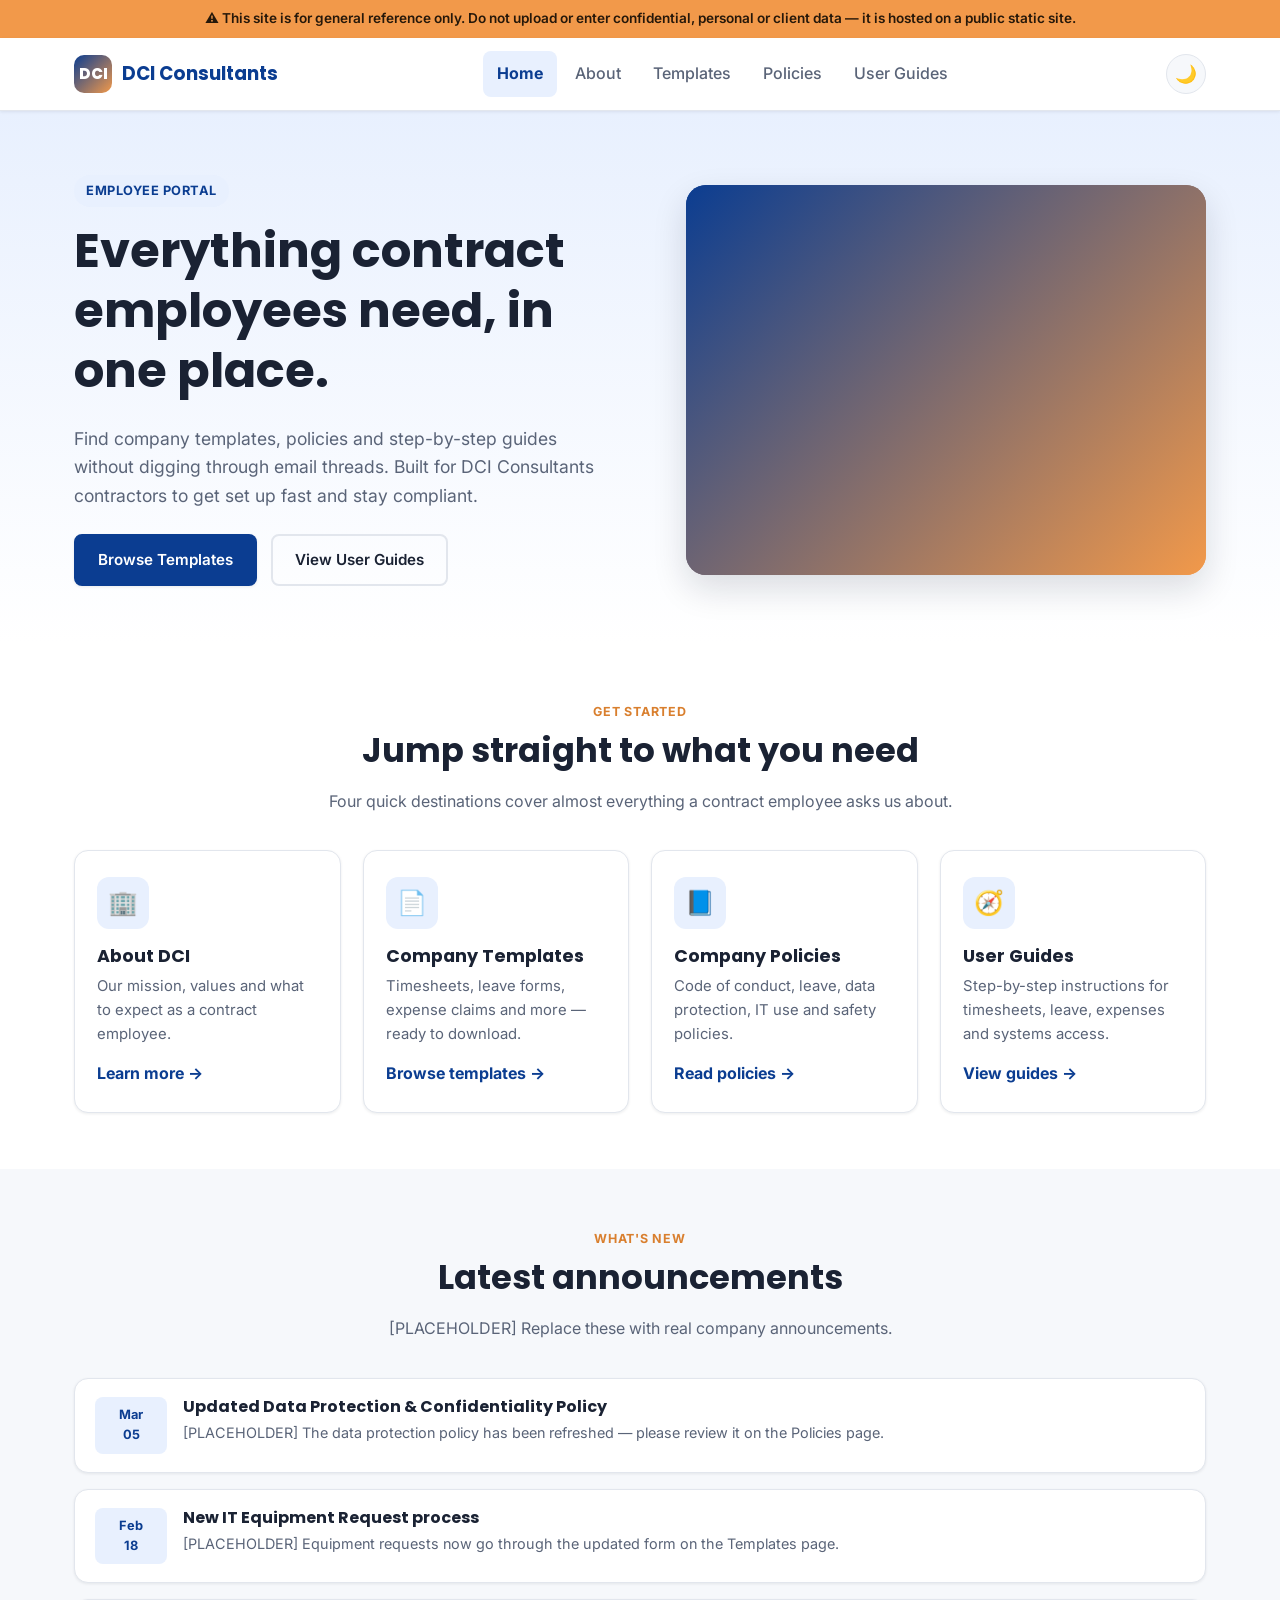
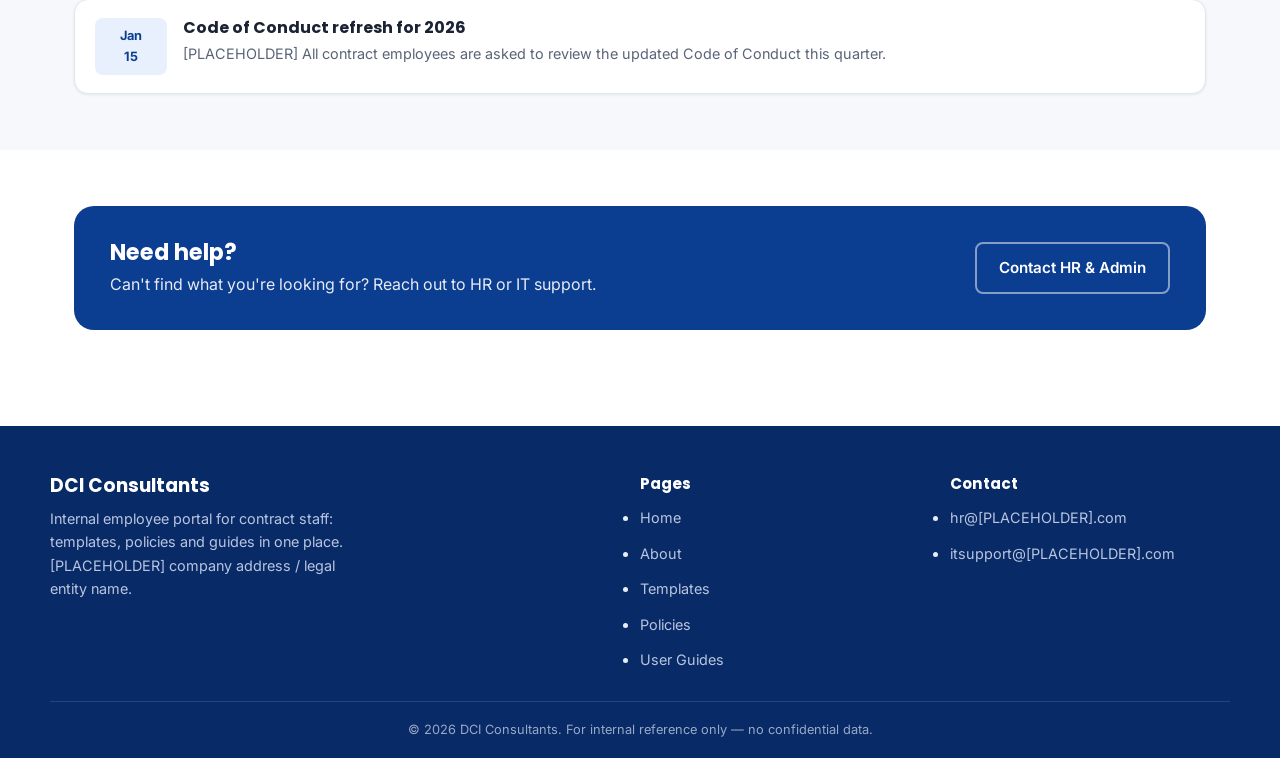
==== index.html @ 4f3f826c "Initial commit: DCI Consultants employee portal Static HTML/CSS/JS site with Home, About, Templates," ====
<!DOCTYPE html>
<html lang="en">
<head>
<meta charset="UTF-8">
<meta name="viewport" content="width=device-width, initial-scale=1.0">
<title>DCI Consultants | Employee Portal</title>
<meta name="description" content="DCI Consultants employee portal: templates, policies and guides for contract employees.">
<link rel="preconnect" href="https://fonts.googleapis.com">
<link rel="preconnect" href="https://fonts.gstatic.com" crossorigin>
<link href="https://fonts.googleapis.com/css2?family=Inter:wght@400;500;600;700&family=Poppins:wght@600;700;800&display=swap" rel="stylesheet">
<link rel="stylesheet" href="css/styles.css">
</head>
<body>

<!-- Confidentiality notice: do not add real confidential/personal data to this public site -->
<div class="confidentiality-banner">
  ⚠ This site is for general reference only. Do not upload or enter confidential, personal or client data — it is hosted on a public static site.
</div>

<!-- ===== Shared header / navigation (repeat identically on every page) ===== -->
<header class="site-header">
  <div class="container nav-wrap">
    <a class="brand" href="index.html">
      <span class="brand-mark" aria-hidden="true">DCI</span>
      DCI Consultants
    </a>
    <nav class="main-nav" aria-label="Primary">
      <a href="index.html" aria-current="page">Home</a>
      <a href="about.html">About</a>
      <a href="templates.html">Templates</a>
      <a href="policies.html">Policies</a>
      <a href="guides.html">User Guides</a>
    </nav>
    <div class="nav-actions">
      <button class="theme-toggle" type="button" aria-label="Toggle dark mode">🌙</button>
      <button class="hamburger" type="button" aria-label="Toggle menu" aria-expanded="false">
        <span></span><span></span><span></span>
      </button>
    </div>
  </div>
</header>

<!-- ===== Hero ===== -->
<section class="hero">
  <div class="container hero-grid">
    <div class="fade-up">
      <span class="hero-eyebrow">Employee Portal</span>
      <h1>Everything contract employees need, in one place.</h1>
      <p class="lead">Find company templates, policies and step-by-step guides without digging through email threads. Built for DCI Consultants contractors to get set up fast and stay compliant.</p>
      <div class="hero-actions">
        <a class="btn btn-primary" href="templates.html">Browse Templates</a>
        <a class="btn btn-outline" href="guides.html">View User Guides</a>
      </div>
    </div>
    <div class="hero-media fade-up">
      <img
        src="https://images.unsplash.com/photo-1522202176988-66273c2fd55f?auto=format&fit=crop&w=900&q=80"
        alt="Team of colleagues collaborating around a laptop in a bright office"
        loading="lazy"
        onerror="handleImgError(this)">
    </div>
  </div>
</section>

<!-- ===== Quick links ===== -->
<section class="section">
  <div class="container">
    <div class="section-head fade-up">
      <span class="eyebrow">Get started</span>
      <h2>Jump straight to what you need</h2>
      <p>Four quick destinations cover almost everything a contract employee asks us about.</p>
    </div>
    <div class="card-grid">
      <article class="card fade-up">
        <div class="card-icon" aria-hidden="true">🏢</div>
        <h3>About DCI</h3>
        <p>Our mission, values and what to expect as a contract employee.</p>
        <a class="card-link" href="about.html">Learn more →</a>
      </article>
      <article class="card fade-up">
        <div class="card-icon" aria-hidden="true">📄</div>
        <h3>Company Templates</h3>
        <p>Timesheets, leave forms, expense claims and more — ready to download.</p>
        <a class="card-link" href="templates.html">Browse templates →</a>
      </article>
      <article class="card fade-up">
        <div class="card-icon" aria-hidden="true">📘</div>
        <h3>Company Policies</h3>
        <p>Code of conduct, leave, data protection, IT use and safety policies.</p>
        <a class="card-link" href="policies.html">Read policies →</a>
      </article>
      <article class="card fade-up">
        <div class="card-icon" aria-hidden="true">🧭</div>
        <h3>User Guides</h3>
        <p>Step-by-step instructions for timesheets, leave, expenses and systems access.</p>
        <a class="card-link" href="guides.html">View guides →</a>
      </article>
    </div>
  </div>
</section>

<!-- ===== Latest announcements ===== -->
<section class="section section-alt">
  <div class="container">
    <div class="section-head fade-up">
      <span class="eyebrow">What's new</span>
      <h2>Latest announcements</h2>
      <p>[PLACEHOLDER] Replace these with real company announcements.</p>
    </div>
    <div class="announce-list">
      <!-- Staff: copy one .announce-item block below to add a new announcement -->
      <div class="announce-item fade-up">
        <div class="announce-date">Mar<br>05</div>
        <div>
          <h3>Updated Data Protection &amp; Confidentiality Policy</h3>
          <p>[PLACEHOLDER] The data protection policy has been refreshed — please review it on the Policies page.</p>
        </div>
      </div>
      <div class="announce-item fade-up">
        <div class="announce-date">Feb<br>18</div>
        <div>
          <h3>New IT Equipment Request process</h3>
          <p>[PLACEHOLDER] Equipment requests now go through the updated form on the Templates page.</p>
        </div>
      </div>
      <div class="announce-item fade-up">
        <div class="announce-date">Jan<br>15</div>
        <div>
          <h3>Code of Conduct refresh for 2026</h3>
          <p>[PLACEHOLDER] All contract employees are asked to review the updated Code of Conduct this quarter.</p>
        </div>
      </div>
    </div>
  </div>
</section>

<!-- ===== Need help strip ===== -->
<section class="section">
  <div class="container">
    <div class="help-strip fade-up">
      <div>
        <h2>Need help?</h2>
        <p>Can't find what you're looking for? Reach out to HR or IT support.</p>
      </div>
      <a class="btn btn-outline" href="about.html#contact">Contact HR &amp; Admin</a>
    </div>
  </div>
</section>

<!-- ===== Shared footer (repeat identically on every page) ===== -->
<footer class="site-footer">
  <div class="container footer-grid">
    <div class="footer-brand">
      <h3>DCI Consultants</h3>
      <p>Internal employee portal for contract staff: templates, policies and guides in one place. [PLACEHOLDER] company address / legal entity name.</p>
    </div>
    <div class="footer-col">
      <h4>Pages</h4>
      <ul>
        <li><a href="index.html">Home</a></li>
        <li><a href="about.html">About</a></li>
        <li><a href="templates.html">Templates</a></li>
        <li><a href="policies.html">Policies</a></li>
        <li><a href="guides.html">User Guides</a></li>
      </ul>
    </div>
    <div class="footer-col">
      <h4>Contact</h4>
      <ul>
        <li><a href="mailto:hr@placeholder-dci.com">hr@[PLACEHOLDER].com</a></li>
        <li><a href="mailto:itsupport@placeholder-dci.com">itsupport@[PLACEHOLDER].com</a></li>
      </ul>
    </div>
  </div>
  <div class="footer-bottom container">
    &copy; 2026 DCI Consultants. For internal reference only — no confidential data.
  </div>
</footer>

<script src="js/main.js"></script>
</body>
</html>
---- css/styles.css ----
/* =====================================================
   DCI Consultants — Employee Portal
   Shared stylesheet for all 5 pages.
   ===================================================== */

/* ---------- CSS Variables / Theme ---------- */
:root {
  --color-primary: #0b3d91;
  --color-primary-dark: #082a66;
  --color-primary-light: #e8f0fe;
  --color-accent: #f2994a;
  --color-accent-dark: #d97f2e;

  --color-bg: #ffffff;
  --color-bg-alt: #f6f8fb;
  --color-surface: #ffffff;
  --color-text: #1a2233;
  --color-text-muted: #5a6478;
  --color-border: #e2e6ed;

  --shadow-sm: 0 1px 3px rgba(16, 24, 40, 0.08);
  --shadow-md: 0 6px 18px rgba(16, 24, 40, 0.10);
  --shadow-lg: 0 14px 34px rgba(16, 24, 40, 0.14);

  --radius-sm: 8px;
  --radius-md: 14px;
  --radius-lg: 20px;

  --font-heading: "Poppins", "Inter", sans-serif;
  --font-body: "Inter", sans-serif;

  --header-height: 72px;
  --transition: 0.25s ease;
}

[data-theme="dark"] {
  --color-primary: #4c8bf5;
  --color-primary-dark: #3a6fd1;
  --color-primary-light: #16233b;
  --color-accent: #ffb366;
  --color-accent-dark: #ffa94d;

  --color-bg: #0f1420;
  --color-bg-alt: #151c2c;
  --color-surface: #1a2236;
  --color-text: #eef1f6;
  --color-text-muted: #a8b2c6;
  --color-border: #2a3450;

  --shadow-sm: 0 1px 3px rgba(0, 0, 0, 0.4);
  --shadow-md: 0 6px 18px rgba(0, 0, 0, 0.45);
  --shadow-lg: 0 14px 34px rgba(0, 0, 0, 0.5);
}

/* ---------- Reset ---------- */
* , *::before, *::after { box-sizing: border-box; }
html { scroll-behavior: smooth; }
body {
  margin: 0;
  font-family: var(--font-body);
  color: var(--color-text);
  background: var(--color-bg);
  line-height: 1.6;
  transition: background var(--transition), color var(--transition);
}
img { max-width: 100%; display: block; }
a { color: inherit; text-decoration: none; }
ul { margin: 0; padding: 0; }
h1, h2, h3, h4 { font-family: var(--font-heading); line-height: 1.25; margin: 0 0 0.5em; }
p { margin: 0 0 1em; }
button { font-family: inherit; }

/* Visible focus states for accessibility */
a:focus-visible,
button:focus-visible,
input:focus-visible,
summary:focus-visible {
  outline: 3px solid var(--color-accent);
  outline-offset: 2px;
  border-radius: 4px;
}

.container {
  width: 100%;
  max-width: 1180px;
  margin: 0 auto;
  padding: 0 24px;
}

.visually-hidden {
  position: absolute;
  width: 1px; height: 1px;
  overflow: hidden;
  clip: rect(0 0 0 0);
  white-space: nowrap;
}

/* ---------- Security / confidentiality banner ---------- */
.confidentiality-banner {
  background: var(--color-accent);
  color: #26180a;
  font-size: 0.85rem;
  text-align: center;
  padding: 8px 16px;
  font-weight: 600;
}

/* ---------- Header / Nav ---------- */
.site-header {
  position: sticky;
  top: 0;
  z-index: 100;
  background: var(--color-surface);
  border-bottom: 1px solid var(--color-border);
  box-shadow: var(--shadow-sm);
}
.nav-wrap {
  display: flex;
  align-items: center;
  justify-content: space-between;
  height: var(--header-height);
}
.brand {
  display: flex;
  align-items: center;
  gap: 10px;
  font-family: var(--font-heading);
  font-weight: 700;
  font-size: 1.15rem;
  color: var(--color-primary);
}
.brand-mark {
  display: inline-flex;
  align-items: center;
  justify-content: center;
  width: 38px; height: 38px;
  border-radius: 10px;
  background: linear-gradient(135deg, var(--color-primary), var(--color-accent));
  color: #fff;
  font-weight: 800;
  font-size: 0.95rem;
}

.main-nav {
  display: flex;
  align-items: center;
  gap: 4px;
}
.main-nav a {
  padding: 10px 14px;
  border-radius: var(--radius-sm);
  font-weight: 500;
  color: var(--color-text-muted);
  transition: background var(--transition), color var(--transition);
}
.main-nav a:hover { background: var(--color-bg-alt); color: var(--color-primary); }
.main-nav a[aria-current="page"] {
  color: var(--color-primary);
  background: var(--color-primary-light);
  font-weight: 700;
}

.nav-actions { display: flex; align-items: center; gap: 8px; }

.theme-toggle {
  width: 40px; height: 40px;
  border-radius: 50%;
  border: 1px solid var(--color-border);
  background: var(--color-bg-alt);
  cursor: pointer;
  font-size: 1.1rem;
  display: flex; align-items: center; justify-content: center;
  transition: transform var(--transition);
}
.theme-toggle:hover { transform: rotate(15deg); }

.hamburger {
  display: none;
  width: 42px; height: 42px;
  border: 1px solid var(--color-border);
  background: var(--color-bg-alt);
  border-radius: var(--radius-sm);
  cursor: pointer;
  position: relative;
}
.hamburger span {
  position: absolute; left: 10px; right: 10px; height: 2px;
  background: var(--color-text);
  transition: transform var(--transition), opacity var(--transition);
}
.hamburger span:nth-child(1) { top: 14px; }
.hamburger span:nth-child(2) { top: 20px; }
.hamburger span:nth-child(3) { top: 26px; }
.hamburger[aria-expanded="true"] span:nth-child(1) { transform: translateY(6px) rotate(45deg); }
.hamburger[aria-expanded="true"] span:nth-child(2) { opacity: 0; }
.hamburger[aria-expanded="true"] span:nth-child(3) { transform: translateY(-6px) rotate(-45deg); }

/* ---------- Buttons ---------- */
.btn {
  display: inline-flex;
  align-items: center;
  gap: 8px;
  padding: 12px 22px;
  border-radius: var(--radius-sm);
  font-weight: 600;
  border: 2px solid transparent;
  cursor: pointer;
  transition: transform var(--transition), box-shadow var(--transition), background var(--transition);
  font-size: 0.95rem;
}
.btn:hover { transform: translateY(-2px); }
.btn-primary { background: var(--color-primary); color: #fff; box-shadow: var(--shadow-sm); }
.btn-primary:hover { background: var(--color-primary-dark); box-shadow: var(--shadow-md); }
.btn-accent { background: var(--color-accent); color: #26180a; }
.btn-accent:hover { background: var(--color-accent-dark); }
.btn-outline { background: transparent; border-color: var(--color-border); color: var(--color-text); }
.btn-outline:hover { border-color: var(--color-primary); color: var(--color-primary); }
.btn-sm { padding: 8px 14px; font-size: 0.85rem; }

/* ---------- Hero ---------- */
.hero {
  padding: 64px 0 56px;
  background: linear-gradient(180deg, var(--color-primary-light), var(--color-bg));
}
.hero-grid {
  display: grid;
  grid-template-columns: 1.1fr 1fr;
  gap: 40px;
  align-items: center;
}
.hero-eyebrow {
  display: inline-block;
  color: var(--color-primary);
  background: var(--color-primary-light);
  font-weight: 700;
  font-size: 0.8rem;
  letter-spacing: 0.04em;
  text-transform: uppercase;
  padding: 6px 12px;
  border-radius: 999px;
  margin-bottom: 14px;
}
.hero h1 { font-size: clamp(1.9rem, 4vw, 3rem); color: var(--color-text); }
.hero p.lead { font-size: 1.1rem; color: var(--color-text-muted); max-width: 540px; }
.hero-actions { display: flex; gap: 14px; flex-wrap: wrap; margin-top: 24px; }
.hero-media {
  border-radius: var(--radius-lg);
  overflow: hidden;
  box-shadow: var(--shadow-lg);
  aspect-ratio: 4/3;
  background: linear-gradient(135deg, var(--color-primary), var(--color-accent));
}
.hero-media img { width: 100%; height: 100%; object-fit: cover; }

.page-hero {
  padding: 48px 0 40px;
  background: linear-gradient(180deg, var(--color-primary-light), var(--color-bg));
}
.page-hero-grid {
  display: grid;
  grid-template-columns: 1.2fr 0.8fr;
  gap: 32px;
  align-items: center;
}
.page-hero h1 { font-size: clamp(1.7rem, 3.4vw, 2.5rem); }
.page-hero p.lead { color: var(--color-text-muted); font-size: 1.05rem; max-width: 560px; }
.page-hero-media {
  border-radius: var(--radius-md);
  overflow: hidden;
  box-shadow: var(--shadow-md);
  aspect-ratio: 16/10;
  background: linear-gradient(135deg, var(--color-primary), var(--color-accent));
}
.page-hero-media img { width: 100%; height: 100%; object-fit: cover; }

/* ---------- Sections ---------- */
.section { padding: 56px 0; }
.section-alt { background: var(--color-bg-alt); }
.section-head { max-width: 680px; margin: 0 auto 36px; text-align: center; }
.section-head h2 { font-size: clamp(1.5rem, 3vw, 2.1rem); }
.section-head p { color: var(--color-text-muted); }
.eyebrow {
  display: inline-block;
  color: var(--color-accent-dark);
  font-weight: 700;
  font-size: 0.78rem;
  letter-spacing: 0.06em;
  text-transform: uppercase;
  margin-bottom: 8px;
}

/* ---------- Quick-link / feature cards ---------- */
.card-grid {
  display: grid;
  grid-template-columns: repeat(4, 1fr);
  gap: 22px;
}
.card {
  background: var(--color-surface);
  border: 1px solid var(--color-border);
  border-radius: var(--radius-md);
  padding: 26px 22px;
  box-shadow: var(--shadow-sm);
  transition: transform var(--transition), box-shadow var(--transition);
}
.card:hover { transform: translateY(-4px); box-shadow: var(--shadow-md); }
.card-icon {
  width: 52px; height: 52px;
  border-radius: 12px;
  background: var(--color-primary-light);
  color: var(--color-primary);
  display: flex; align-items: center; justify-content: center;
  font-size: 1.5rem;
  margin-bottom: 16px;
}
.card h3 { font-size: 1.1rem; margin-bottom: 8px; }
.card p { color: var(--color-text-muted); font-size: 0.93rem; margin-bottom: 14px; }
.card-link { font-weight: 700; color: var(--color-primary); display: inline-flex; align-items: center; gap: 6px; }
.card-link:hover { text-decoration: underline; }

/* ---------- Announcements ---------- */
.announce-list { display: grid; gap: 16px; }
.announce-item {
  display: flex; gap: 16px;
  background: var(--color-surface);
  border: 1px solid var(--color-border);
  border-radius: var(--radius-md);
  padding: 18px 20px;
  box-shadow: var(--shadow-sm);
}
.announce-date {
  flex: 0 0 auto;
  min-width: 72px;
  text-align: center;
  background: var(--color-primary-light);
  color: var(--color-primary);
  border-radius: var(--radius-sm);
  padding: 8px 6px;
  font-weight: 700;
  font-size: 0.8rem;
}
.announce-item h3 { font-size: 1rem; margin-bottom: 4px; }
.announce-item p { margin: 0; color: var(--color-text-muted); font-size: 0.9rem; }

/* ---------- Help strip ---------- */
.help-strip {
  background: var(--color-primary);
  color: #fff;
  border-radius: var(--radius-lg);
  padding: 32px 36px;
  display: flex;
  align-items: center;
  justify-content: space-between;
  gap: 24px;
  flex-wrap: wrap;
}
.help-strip h2 { margin: 0 0 6px; font-size: 1.4rem; }
.help-strip p { margin: 0; opacity: 0.9; }
.help-strip .btn-outline { border-color: rgba(255,255,255,0.5); color: #fff; }
.help-strip .btn-outline:hover { border-color: #fff; background: rgba(255,255,255,0.12); }

/* ---------- Toolbar: search + filter ---------- */
.toolbar {
  display: flex;
  gap: 14px;
  flex-wrap: wrap;
  align-items: center;
  margin-bottom: 30px;
  background: var(--color-surface);
  border: 1px solid var(--color-border);
  border-radius: var(--radius-md);
  padding: 16px 18px;
  box-shadow: var(--shadow-sm);
}
.search-field {
  flex: 1 1 260px;
  display: flex;
  align-items: center;
  gap: 10px;
  background: var(--color-bg-alt);
  border: 1px solid var(--color-border);
  border-radius: var(--radius-sm);
  padding: 10px 14px;
}
.search-field input {
  flex: 1;
  border: none;
  background: transparent;
  color: var(--color-text);
  font-size: 0.95rem;
  outline: none;
}
.filter-chips { display: flex; gap: 8px; flex-wrap: wrap; }
.chip {
  border: 1px solid var(--color-border);
  background: var(--color-bg-alt);
  color: var(--color-text-muted);
  padding: 8px 14px;
  border-radius: 999px;
  font-size: 0.85rem;
  font-weight: 600;
  cursor: pointer;
  transition: background var(--transition), color var(--transition), border-color var(--transition);
}
.chip:hover { border-color: var(--color-primary); }
.chip[aria-pressed="true"] {
  background: var(--color-primary);
  color: #fff;
  border-color: var(--color-primary);
}
.result-count { color: var(--color-text-muted); font-size: 0.85rem; margin-bottom: 18px; }
.empty-state {
  text-align: center;
  padding: 48px 20px;
  color: var(--color-text-muted);
  border: 1px dashed var(--color-border);
  border-radius: var(--radius-md);
  display: none;
}
.empty-state.visible { display: block; }

/* ---------- Template cards ---------- */
.template-grid {
  display: grid;
  grid-template-columns: repeat(3, 1fr);
  gap: 22px;
}
.template-card {
  background: var(--color-surface);
  border: 1px solid var(--color-border);
  border-radius: var(--radius-md);
  padding: 22px;
  box-shadow: var(--shadow-sm);
  display: flex;
  flex-direction: column;
  transition: transform var(--transition), box-shadow var(--transition);
}
.template-card:hover { transform: translateY(-4px); box-shadow: var(--shadow-md); }
.template-top { display: flex; align-items: flex-start; justify-content: space-between; gap: 10px; }
.template-icon {
  width: 46px; height: 46px;
  border-radius: 10px;
  background: var(--color-primary-light);
  color: var(--color-primary);
  display: flex; align-items: center; justify-content: center;
  font-size: 1.3rem;
}
.badge {
  font-size: 0.72rem;
  font-weight: 700;
  padding: 4px 9px;
  border-radius: 999px;
  background: var(--color-accent);
  color: #26180a;
  text-transform: uppercase;
  letter-spacing: 0.03em;
}
.template-card h3 { font-size: 1.05rem; margin: 14px 0 6px; }
.template-card p { color: var(--color-text-muted); font-size: 0.9rem; flex: 1; }
.template-card .category-tag {
  font-size: 0.78rem;
  color: var(--color-primary);
  font-weight: 600;
  margin-bottom: 10px;
}
.template-card .btn { align-self: flex-start; margin-top: 10px; }

/* ---------- Accordion (policies) ---------- */
.accordion { display: grid; gap: 14px; }
.accordion-item {
  background: var(--color-surface);
  border: 1px solid var(--color-border);
  border-radius: var(--radius-md);
  box-shadow: var(--shadow-sm);
  overflow: hidden;
}
.accordion-trigger {
  width: 100%;
  display: flex;
  align-items: center;
  justify-content: space-between;
  gap: 16px;
  padding: 18px 22px;
  background: transparent;
  border: none;
  cursor: pointer;
  text-align: left;
  color: var(--color-text);
}
.accordion-trigger h3 { margin: 0; font-size: 1.05rem; }
.accordion-meta { font-size: 0.78rem; color: var(--color-text-muted); font-weight: 500; margin-top: 4px; }
.accordion-icon {
  flex: 0 0 auto;
  width: 30px; height: 30px;
  border-radius: 50%;
  background: var(--color-primary-light);
  color: var(--color-primary);
  display: flex; align-items: center; justify-content: center;
  transition: transform var(--transition);
}
.accordion-trigger[aria-expanded="true"] .accordion-icon { transform: rotate(45deg); }
.accordion-panel {
  max-height: 0;
  overflow: hidden;
  transition: max-height var(--transition);
  padding: 0 22px;
}
.accordion-panel.open { padding-bottom: 20px; }
.accordion-panel p, .accordion-panel li { color: var(--color-text-muted); font-size: 0.93rem; }
.accordion-panel ul { list-style: disc; padding-left: 20px; margin-bottom: 10px; }

/* ---------- Guides ---------- */
.guide-list { display: grid; gap: 28px; }
.guide-card {
  background: var(--color-surface);
  border: 1px solid var(--color-border);
  border-radius: var(--radius-md);
  padding: 26px 26px 10px;
  box-shadow: var(--shadow-sm);
}
.guide-card h3 { display: flex; align-items: center; gap: 10px; font-size: 1.15rem; }
.guide-num {
  width: 34px; height: 34px;
  border-radius: 50%;
  background: var(--color-primary);
  color: #fff;
  display: flex; align-items: center; justify-content: center;
  font-size: 0.9rem; font-weight: 700;
  flex: 0 0 auto;
}
.step-list { list-style: none; padding: 0; margin: 18px 0 10px; display: grid; gap: 14px; }
.step-list li { display: flex; gap: 14px; }
.step-num {
  flex: 0 0 auto;
  width: 28px; height: 28px;
  border-radius: 50%;
  border: 2px solid var(--color-primary);
  color: var(--color-primary);
  display: flex; align-items: center; justify-content: center;
  font-size: 0.8rem; font-weight: 700;
}
.step-text { color: var(--color-text-muted); font-size: 0.93rem; }
.tip-callout {
  display: flex;
  gap: 12px;
  background: var(--color-primary-light);
  border-left: 4px solid var(--color-primary);
  border-radius: var(--radius-sm);
  padding: 14px 16px;
  margin: 16px 0;
  font-size: 0.9rem;
  color: var(--color-text);
}
.tip-callout strong { color: var(--color-primary); }

.faq-section { margin-top: 10px; }

/* ---------- Contact / about ---------- */
.contact-grid {
  display: grid;
  grid-template-columns: repeat(2, 1fr);
  gap: 20px;
}
.contact-card {
  background: var(--color-surface);
  border: 1px solid var(--color-border);
  border-radius: var(--radius-md);
  padding: 22px;
  box-shadow: var(--shadow-sm);
}
.contact-card h3 { font-size: 1.05rem; margin-bottom: 6px; }
.contact-card a { color: var(--color-primary); font-weight: 600; }

.values-grid { display: grid; grid-template-columns: repeat(3, 1fr); gap: 20px; }

/* ---------- Footer ---------- */
.site-footer {
  background: var(--color-primary-dark);
  color: #e7edf9;
  margin-top: 40px;
}
[data-theme="dark"] .site-footer { background: #0a0f1c; }
.footer-grid {
  display: grid;
  grid-template-columns: 2fr 1fr 1fr;
  gap: 30px;
  padding: 48px 0 28px;
}
.footer-brand h3 { color: #fff; margin-bottom: 10px; }
.footer-brand p { color: #b9c5e0; font-size: 0.9rem; max-width: 320px; }
.footer-col h4 { color: #fff; font-size: 0.95rem; margin-bottom: 12px; }
.footer-col ul { display: grid; gap: 10px; }
.footer-col a { color: #b9c5e0; font-size: 0.9rem; transition: color var(--transition); }
.footer-col a:hover { color: #fff; }
.footer-bottom {
  border-top: 1px solid rgba(255,255,255,0.12);
  padding: 18px 0;
  font-size: 0.8rem;
  color: #9aa8c7;
  text-align: center;
}

/* ---------- Scroll fade-in animation ---------- */
.fade-up {
  opacity: 0;
  transform: translateY(18px);
  transition: opacity 0.6s ease, transform 0.6s ease;
}
.fade-up.in-view { opacity: 1; transform: translateY(0); }

/* ---------- Responsive ---------- */
@media (max-width: 1024px) {
  .card-grid { grid-template-columns: repeat(2, 1fr); }
  .template-grid { grid-template-columns: repeat(2, 1fr); }
  .values-grid { grid-template-columns: repeat(1, 1fr); }
  .contact-grid { grid-template-columns: 1fr; }
  .footer-grid { grid-template-columns: 1fr 1fr; }
}

@media (max-width: 860px) {
  .main-nav {
    position: fixed;
    top: var(--header-height);
    left: 0; right: 0;
    background: var(--color-surface);
    border-bottom: 1px solid var(--color-border);
    flex-direction: column;
    align-items: stretch;
    padding: 10px 16px 18px;
    gap: 2px;
    box-shadow: var(--shadow-md);
    transform: translateY(-8px);
    opacity: 0;
    pointer-events: none;
    transition: opacity var(--transition), transform var(--transition);
  }
  .main-nav.open {
    opacity: 1;
    transform: translateY(0);
    pointer-events: auto;
  }
  .main-nav a { padding: 12px 14px; }
  .hamburger { display: block; }
  .hero-grid, .page-hero-grid { grid-template-columns: 1fr; }
  .hero-media, .page-hero-media { order: -1; }
}

@media (max-width: 640px) {
  .card-grid, .template-grid { grid-template-columns: 1fr; }
  .footer-grid { grid-template-columns: 1fr; padding: 36px 0 20px; }
  .help-strip { flex-direction: column; align-items: flex-start; text-align: left; }
  .hero, .page-hero { padding: 36px 0 32px; }
  .section { padding: 40px 0; }
}
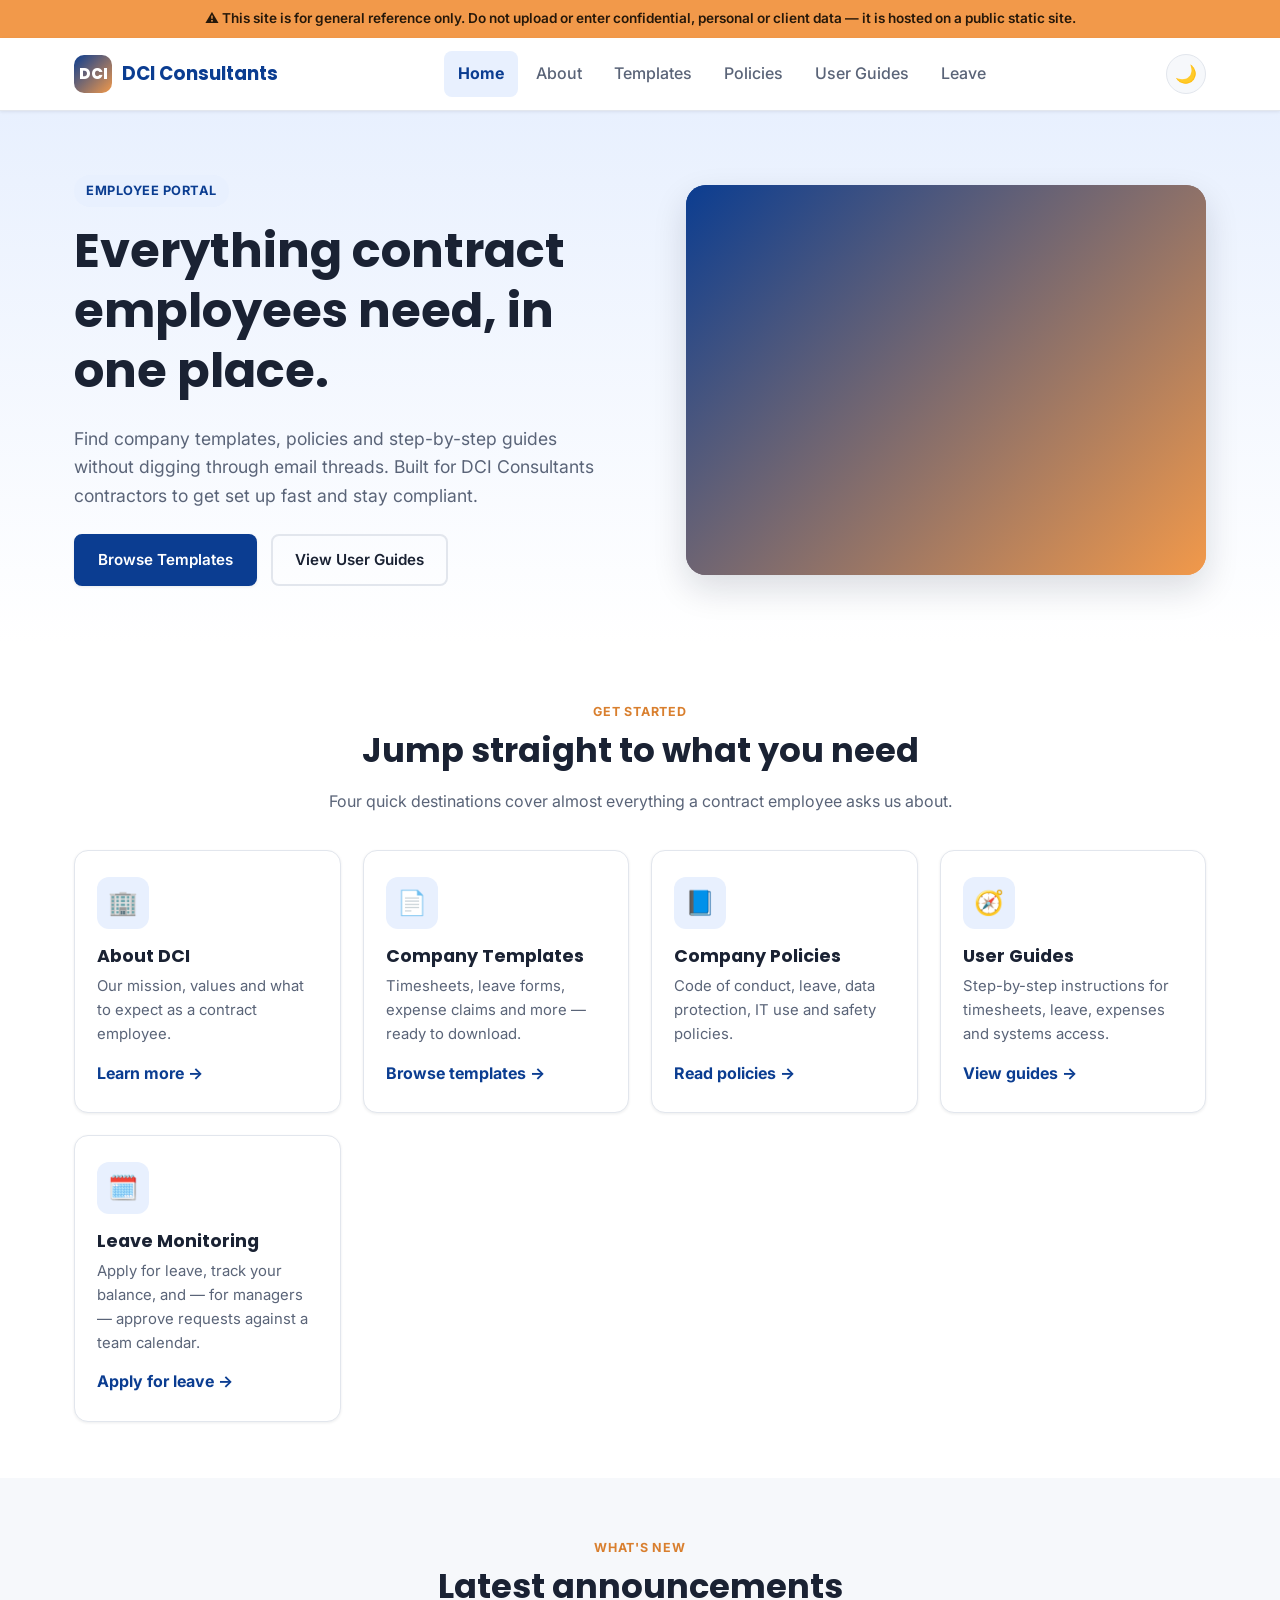
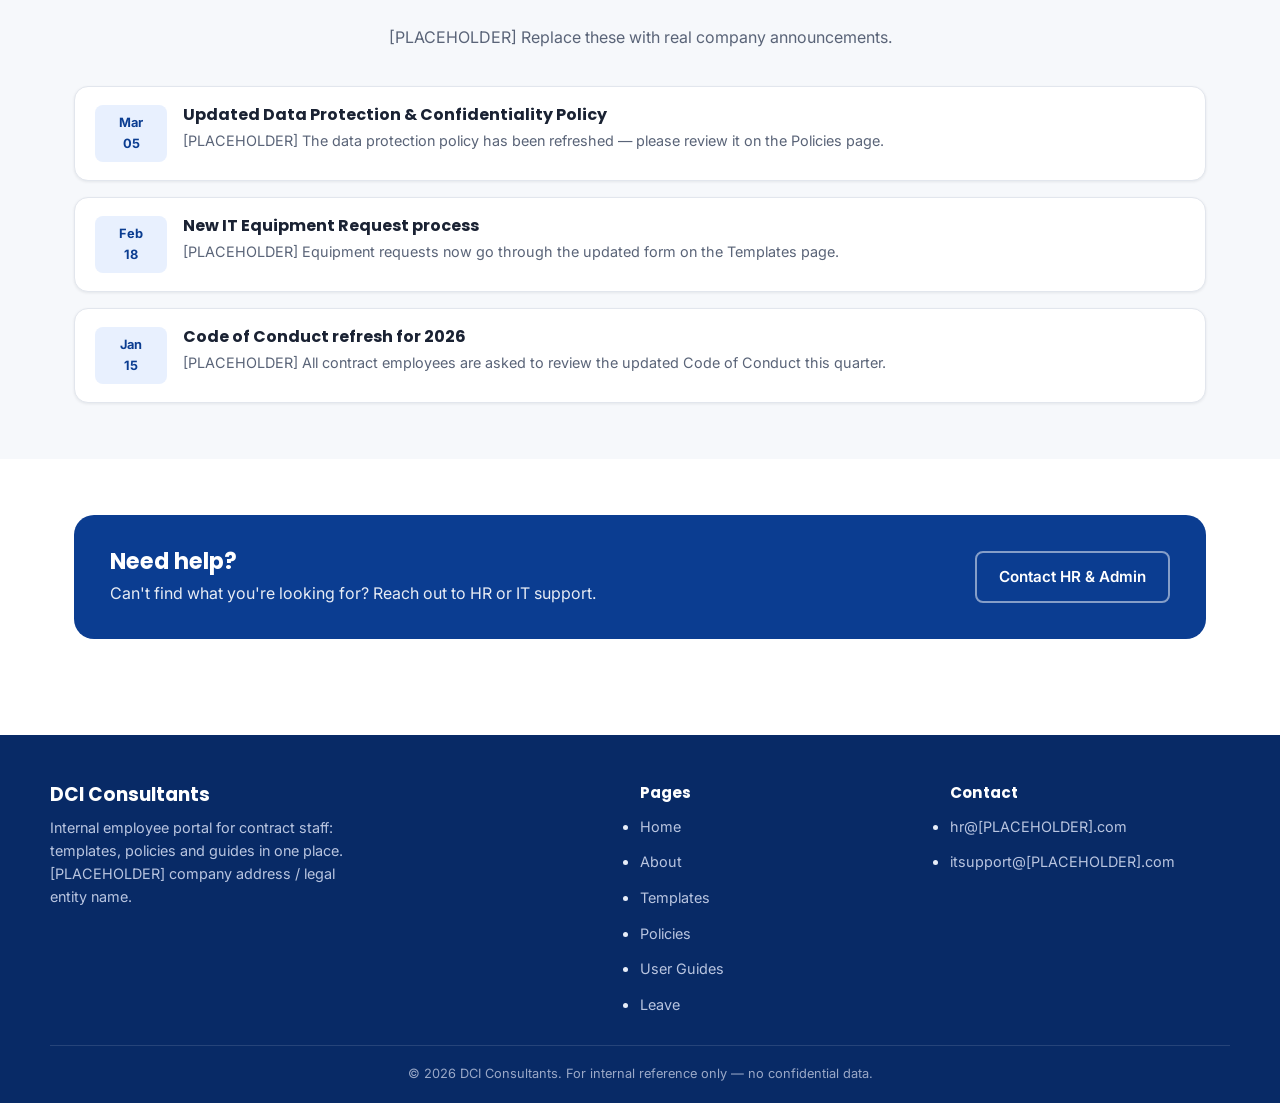
==== commit 851cee4b: "Add Leave Monitoring App (leave.html) backed by Supabase Employees sign in, apply for annual/medical" ====
--- a/index.html
+++ b/index.html
@@ -30,6 +30,7 @@
       <a href="templates.html">Templates</a>
       <a href="policies.html">Policies</a>
       <a href="guides.html">User Guides</a>
+      <a href="leave.html">Leave</a>
     </nav>
     <div class="nav-actions">
       <button class="theme-toggle" type="button" aria-label="Toggle dark mode">🌙</button>
@@ -94,6 +95,12 @@
         <h3>User Guides</h3>
         <p>Step-by-step instructions for timesheets, leave, expenses and systems access.</p>
         <a class="card-link" href="guides.html">View guides →</a>
+      </article>
+      <article class="card fade-up">
+        <div class="card-icon" aria-hidden="true">🗓️</div>
+        <h3>Leave Monitoring</h3>
+        <p>Apply for leave, track your balance, and — for managers — approve requests against a team calendar.</p>
+        <a class="card-link" href="leave.html">Apply for leave →</a>
       </article>
     </div>
   </div>
@@ -162,6 +169,7 @@
         <li><a href="templates.html">Templates</a></li>
         <li><a href="policies.html">Policies</a></li>
         <li><a href="guides.html">User Guides</a></li>
+        <li><a href="leave.html">Leave</a></li>
       </ul>
     </div>
     <div class="footer-col">
--- a/css/styles.css
+++ b/css/styles.css
@@ -292,7 +292,7 @@
 /* ---------- Quick-link / feature cards ---------- */
 .card-grid {
   display: grid;
-  grid-template-columns: repeat(4, 1fr);
+  grid-template-columns: repeat(auto-fit, minmax(220px, 1fr));
   gap: 22px;
 }
 .card {
@@ -608,6 +608,174 @@
 }
 .fade-up.in-view { opacity: 1; transform: translateY(0); }
 
+/* ---------- Leave Monitoring App ---------- */
+.hidden { display: none !important; }
+
+.leave-topbar {
+  display: flex;
+  align-items: center;
+  justify-content: space-between;
+  gap: 16px;
+  flex-wrap: wrap;
+  background: var(--color-surface);
+  border: 1px solid var(--color-border);
+  border-radius: var(--radius-md);
+  padding: 16px 20px;
+  box-shadow: var(--shadow-sm);
+  margin-bottom: 28px;
+}
+.leave-whoami { display: flex; align-items: center; gap: 12px; }
+.leave-avatar {
+  width: 42px; height: 42px;
+  border-radius: 50%;
+  background: var(--color-primary-light);
+  color: var(--color-primary);
+  display: flex; align-items: center; justify-content: center;
+  font-weight: 700;
+}
+.role-pill {
+  font-size: 0.72rem;
+  font-weight: 700;
+  text-transform: uppercase;
+  letter-spacing: 0.03em;
+  padding: 3px 9px;
+  border-radius: 999px;
+  background: var(--color-primary-light);
+  color: var(--color-primary);
+}
+.role-pill.is-manager { background: var(--color-accent); color: #26180a; }
+
+/* Auth card */
+.auth-wrap { display: flex; justify-content: center; padding: 10px 0 40px; }
+.auth-card {
+  width: 100%;
+  max-width: 420px;
+  background: var(--color-surface);
+  border: 1px solid var(--color-border);
+  border-radius: var(--radius-md);
+  box-shadow: var(--shadow-md);
+  padding: 30px 28px;
+}
+.auth-tabs { display: flex; gap: 6px; margin-bottom: 20px; background: var(--color-bg-alt); border-radius: var(--radius-sm); padding: 4px; }
+.auth-tabs button {
+  flex: 1;
+  border: none;
+  background: transparent;
+  padding: 9px;
+  border-radius: 6px;
+  font-weight: 600;
+  cursor: pointer;
+  color: var(--color-text-muted);
+}
+.auth-tabs button[aria-selected="true"] { background: var(--color-surface); color: var(--color-primary); box-shadow: var(--shadow-sm); }
+
+.field { margin-bottom: 16px; }
+.field label { display: block; font-size: 0.85rem; font-weight: 600; margin-bottom: 6px; }
+.field input, .field select, .field textarea {
+  width: 100%;
+  padding: 10px 12px;
+  border-radius: var(--radius-sm);
+  border: 1px solid var(--color-border);
+  background: var(--color-bg);
+  color: var(--color-text);
+  font-family: inherit;
+  font-size: 0.95rem;
+}
+.field textarea { resize: vertical; min-height: 70px; }
+.form-row { display: grid; grid-template-columns: 1fr 1fr; gap: 14px; }
+.form-hint { font-size: 0.82rem; color: var(--color-text-muted); margin-top: -8px; margin-bottom: 16px; }
+.form-msg { font-size: 0.88rem; padding: 10px 12px; border-radius: var(--radius-sm); margin-bottom: 14px; }
+.form-msg.error { background: #fdeceb; color: #a4241c; }
+.form-msg.success { background: #e7f7ee; color: #1a7a43; }
+[data-theme="dark"] .form-msg.error { background: #3a1c1c; color: #ff8f84; }
+[data-theme="dark"] .form-msg.success { background: #113326; color: #7be3a9; }
+
+/* Balance cards */
+.balance-grid { display: grid; grid-template-columns: repeat(3, 1fr); gap: 18px; margin-bottom: 36px; }
+.balance-card {
+  background: var(--color-surface);
+  border: 1px solid var(--color-border);
+  border-radius: var(--radius-md);
+  padding: 20px 22px;
+  box-shadow: var(--shadow-sm);
+}
+.balance-card h3 { font-size: 0.95rem; margin-bottom: 14px; color: var(--color-text-muted); text-transform: uppercase; letter-spacing: 0.03em; font-weight: 700; }
+.balance-row { display: flex; justify-content: space-between; font-size: 0.88rem; padding: 5px 0; color: var(--color-text-muted); }
+.balance-row strong { color: var(--color-text); }
+.balance-remaining { font-size: 2rem; font-family: var(--font-heading); font-weight: 700; color: var(--color-primary); margin: 8px 0 2px; }
+
+/* Status pills */
+.status-pill { font-size: 0.75rem; font-weight: 700; padding: 3px 10px; border-radius: 999px; text-transform: capitalize; }
+.status-pill.pending { background: #fff4e0; color: #9a6a00; }
+.status-pill.approved { background: #e7f7ee; color: #1a7a43; }
+.status-pill.rejected { background: #fdeceb; color: #a4241c; }
+[data-theme="dark"] .status-pill.pending { background: #3a2c10; color: #ffcf7a; }
+[data-theme="dark"] .status-pill.approved { background: #113326; color: #7be3a9; }
+[data-theme="dark"] .status-pill.rejected { background: #3a1c1c; color: #ff8f84; }
+
+/* Request / queue list */
+.request-list, .queue-list { display: grid; gap: 14px; margin-bottom: 36px; }
+.request-item, .queue-item {
+  background: var(--color-surface);
+  border: 1px solid var(--color-border);
+  border-radius: var(--radius-md);
+  padding: 18px 20px;
+  box-shadow: var(--shadow-sm);
+}
+.request-item-top, .queue-item-top { display: flex; justify-content: space-between; align-items: flex-start; gap: 12px; flex-wrap: wrap; }
+.request-item h4, .queue-item h4 { margin: 0 0 4px; font-size: 1rem; }
+.request-meta, .queue-meta { font-size: 0.85rem; color: var(--color-text-muted); }
+.request-reason, .queue-reason { font-size: 0.9rem; margin-top: 10px; color: var(--color-text); }
+.manager-comment { font-size: 0.85rem; margin-top: 10px; padding: 8px 10px; background: var(--color-bg-alt); border-radius: var(--radius-sm); }
+.queue-actions { display: flex; gap: 10px; flex-wrap: wrap; margin-top: 14px; align-items: flex-start; }
+.queue-actions textarea { flex: 1 1 220px; min-width: 180px; }
+
+/* Team calendar */
+.calendar-toolbar { display: flex; align-items: center; justify-content: space-between; margin-bottom: 16px; }
+.calendar-toolbar h3 { margin: 0; font-size: 1.1rem; }
+.calendar-nav { display: flex; gap: 8px; }
+.calendar-nav button {
+  width: 36px; height: 36px; border-radius: 8px; border: 1px solid var(--color-border);
+  background: var(--color-bg-alt); cursor: pointer; font-size: 1rem;
+}
+.calendar-grid {
+  display: grid;
+  grid-template-columns: repeat(7, 1fr);
+  gap: 6px;
+}
+.calendar-dow { text-align: center; font-size: 0.78rem; font-weight: 700; color: var(--color-text-muted); padding-bottom: 6px; }
+.calendar-cell {
+  min-height: 86px;
+  background: var(--color-surface);
+  border: 1px solid var(--color-border);
+  border-radius: 10px;
+  padding: 6px;
+  font-size: 0.75rem;
+  display: flex;
+  flex-direction: column;
+  gap: 3px;
+}
+.calendar-cell.is-weekend { background: var(--color-bg-alt); }
+.calendar-cell.is-holiday { background: var(--color-primary-light); }
+.calendar-cell.other-month { opacity: 0.35; }
+.calendar-date { font-weight: 700; color: var(--color-text-muted); }
+.leave-chip {
+  font-size: 0.68rem;
+  padding: 2px 6px;
+  border-radius: 6px;
+  color: #fff;
+  white-space: nowrap;
+  overflow: hidden;
+  text-overflow: ellipsis;
+}
+.leave-chip.annual { background: var(--color-primary); }
+.leave-chip.medical { background: #e05d5d; }
+.leave-chip.unpaid { background: #8a8f9c; }
+.leave-chip.is-pending { opacity: 0.55; border: 1px dashed rgba(255,255,255,0.6); }
+.calendar-legend { display: flex; gap: 16px; flex-wrap: wrap; margin-top: 14px; font-size: 0.82rem; color: var(--color-text-muted); }
+.calendar-legend span { display: inline-flex; align-items: center; gap: 6px; }
+.legend-dot { width: 10px; height: 10px; border-radius: 3px; display: inline-block; }
+
 /* ---------- Responsive ---------- */
 @media (max-width: 1024px) {
   .card-grid { grid-template-columns: repeat(2, 1fr); }
@@ -615,6 +783,7 @@
   .values-grid { grid-template-columns: repeat(1, 1fr); }
   .contact-grid { grid-template-columns: 1fr; }
   .footer-grid { grid-template-columns: 1fr 1fr; }
+  .balance-grid { grid-template-columns: 1fr; }
 }
 
 @media (max-width: 860px) {
@@ -651,4 +820,9 @@
   .help-strip { flex-direction: column; align-items: flex-start; text-align: left; }
   .hero, .page-hero { padding: 36px 0 32px; }
   .section { padding: 40px 0; }
-}
+  .form-row { grid-template-columns: 1fr; }
+  .calendar-grid { grid-template-columns: repeat(7, minmax(34px, 1fr)); gap: 3px; }
+  .calendar-cell { min-height: 56px; padding: 3px; font-size: 0.62rem; }
+  .calendar-dow { font-size: 0.6rem; }
+  .leave-topbar { flex-direction: column; align-items: flex-start; }
+}
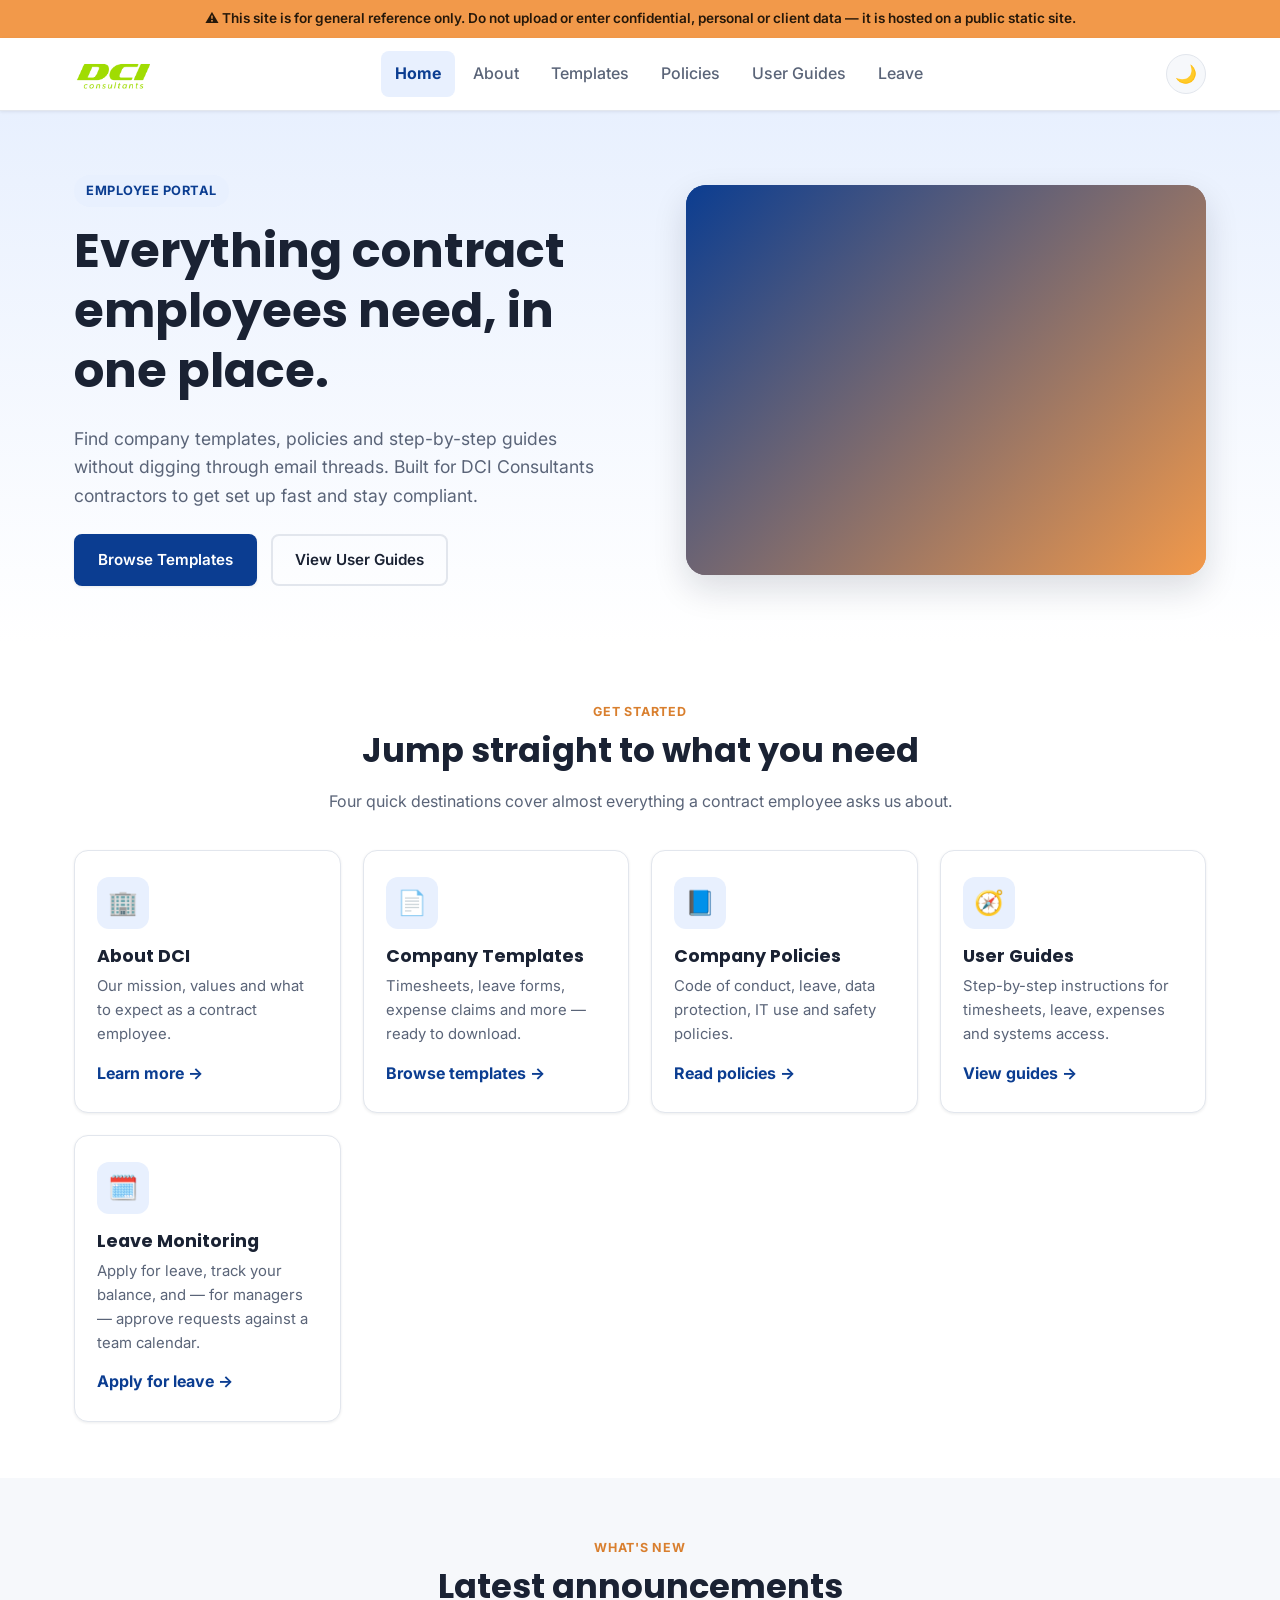
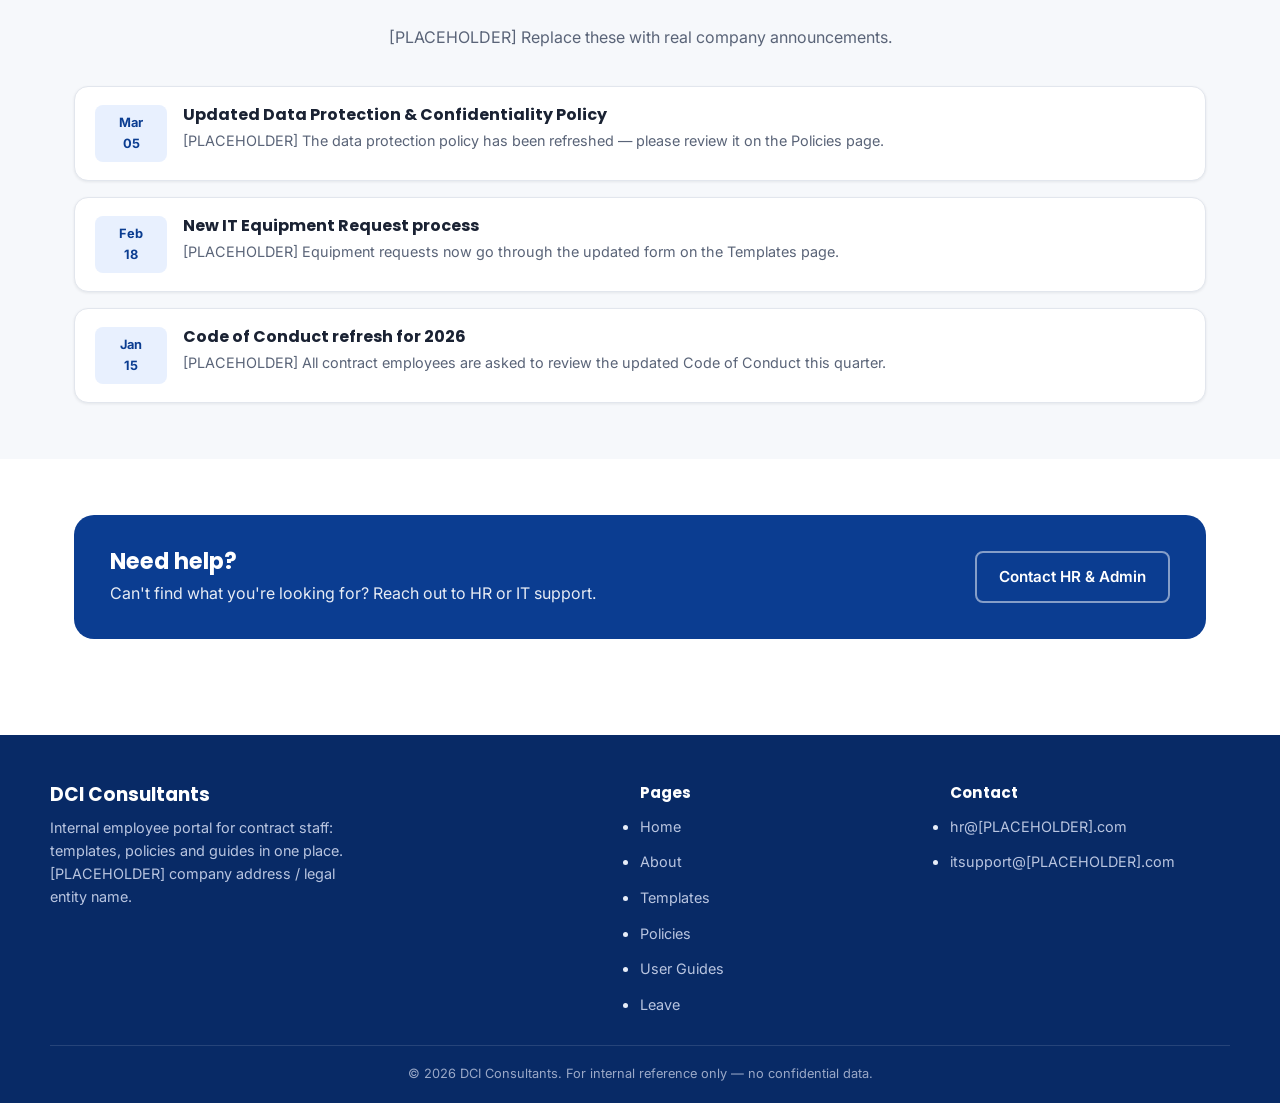
==== commit 5d3c6f7f: "Replace nav text brand mark with the real DCI logo on every page Swaps the "DCI" badge + "DCI Consul" ====
--- a/index.html
+++ b/index.html
@@ -21,8 +21,7 @@
 <header class="site-header">
   <div class="container nav-wrap">
     <a class="brand" href="index.html">
-      <span class="brand-mark" aria-hidden="true">DCI</span>
-      DCI Consultants
+      <img src="assets/images/dci-logo.png" alt="DCI Consultants" class="brand-logo">
     </a>
     <nav class="main-nav" aria-label="Primary">
       <a href="index.html" aria-current="page">Home</a>
--- a/css/styles.css
+++ b/css/styles.css
@@ -129,16 +129,10 @@
   font-size: 1.15rem;
   color: var(--color-primary);
 }
-.brand-mark {
-  display: inline-flex;
-  align-items: center;
-  justify-content: center;
-  width: 38px; height: 38px;
-  border-radius: 10px;
-  background: linear-gradient(135deg, var(--color-primary), var(--color-accent));
-  color: #fff;
-  font-weight: 800;
-  font-size: 0.95rem;
+.brand-logo {
+  height: 34px;
+  width: auto;
+  display: block;
 }
 
 .main-nav {
@@ -775,6 +769,75 @@
 .calendar-legend { display: flex; gap: 16px; flex-wrap: wrap; margin-top: 14px; font-size: 0.82rem; color: var(--color-text-muted); }
 .calendar-legend span { display: inline-flex; align-items: center; gap: 6px; }
 .legend-dot { width: 10px; height: 10px; border-radius: 3px; display: inline-block; }
+
+.leave-row-card {
+  background: var(--color-surface);
+  border: 1px solid var(--color-border);
+  border-radius: var(--radius-md);
+  padding: 18px 20px;
+  box-shadow: var(--shadow-sm);
+  margin-bottom: 14px;
+}
+
+/* ---------- Printable Leave Application Form ---------- */
+.leave-form-doc {
+  font-family: Arial, Helvetica, sans-serif;
+  color: #000;
+  background: #fff;
+  max-width: 820px;
+  margin: 0 auto;
+  font-size: 13px;
+  border: 1px solid var(--color-border);
+  border-radius: var(--radius-md);
+  padding: 28px 30px;
+}
+.leave-form-doc h1 {
+  text-align: center;
+  font-size: 18px;
+  text-decoration: underline;
+  margin: 0 0 2px;
+  font-family: Arial, Helvetica, sans-serif;
+}
+.lf-sample-note { text-align: center; color: #b00000; font-size: 11px; margin-bottom: 18px; }
+.lf-meta { display: flex; justify-content: space-between; gap: 20px; margin-bottom: 10px; flex-wrap: wrap; }
+.lf-meta div { flex: 1; min-width: 200px; }
+.lf-meta .lf-label { font-weight: 700; }
+.lf-month { margin-bottom: 16px; font-weight: 700; }
+.leave-form-doc table { width: 100%; border-collapse: collapse; margin-bottom: 16px; }
+.leave-form-doc th, .leave-form-doc td { border: 1px solid #000; padding: 5px 7px; font-size: 12px; text-align: left; vertical-align: top; }
+.leave-form-doc th { background: #eee; text-align: center; }
+.lf-num { text-align: center; white-space: nowrap; }
+.lf-contact { margin-bottom: 18px; font-size: 12px; }
+.lf-contact .lf-line-inline { display: inline-block; border-bottom: 1px solid #000; min-width: 220px; margin-left: 6px; }
+.lf-two-col { display: flex; gap: 24px; margin-bottom: 22px; flex-wrap: wrap; }
+.lf-two-col > div { flex: 1; min-width: 220px; }
+.lf-legend-table td { border: none; padding: 1px 4px; font-size: 11px; }
+.lf-summary-table td { font-size: 12px; border: 1px solid #000; }
+.lf-summary-table td:first-child { background: #f3e3b3; }
+.lf-summary-table td:last-child { text-align: right; font-weight: 700; }
+.lf-sign-block { display: flex; justify-content: space-between; gap: 24px; margin: 26px 0 20px; flex-wrap: wrap; }
+.lf-sign-block > div { flex: 1; min-width: 220px; }
+.lf-sign-block .lf-caption { text-align: center; font-weight: 700; margin-bottom: 16px; }
+.lf-field-row { display: flex; gap: 8px; margin-bottom: 10px; font-size: 12px; }
+.lf-field-row .lf-field-label { flex: 0 0 110px; }
+.lf-line { flex: 1; border-bottom: 1px solid #000; min-height: 16px; }
+.lf-remarks { border: 1px solid #000; padding: 8px 10px; font-size: 11px; margin-bottom: 16px; }
+.lf-remarks div { margin-bottom: 3px; }
+.lf-footer { text-align: center; font-size: 11px; margin-top: 6px; line-height: 1.4; }
+
+@media print {
+  body * { visibility: hidden; }
+  #leaveFormPrint, #leaveFormPrint * { visibility: visible; }
+  #leaveFormPrint {
+    position: absolute;
+    top: 0;
+    left: 0;
+    width: 100%;
+    padding: 0;
+  }
+  .leave-form-doc { border: none; border-radius: 0; max-width: 100%; }
+  .no-print { display: none !important; }
+}
 
 /* ---------- Responsive ---------- */
 @media (max-width: 1024px) {
@@ -825,4 +888,6 @@
   .calendar-cell { min-height: 56px; padding: 3px; font-size: 0.62rem; }
   .calendar-dow { font-size: 0.6rem; }
   .leave-topbar { flex-direction: column; align-items: flex-start; }
-}
+  .leave-form-doc { padding: 18px 14px; font-size: 12px; }
+  .leave-form-doc th, .leave-form-doc td { padding: 4px; font-size: 10.5px; }
+}
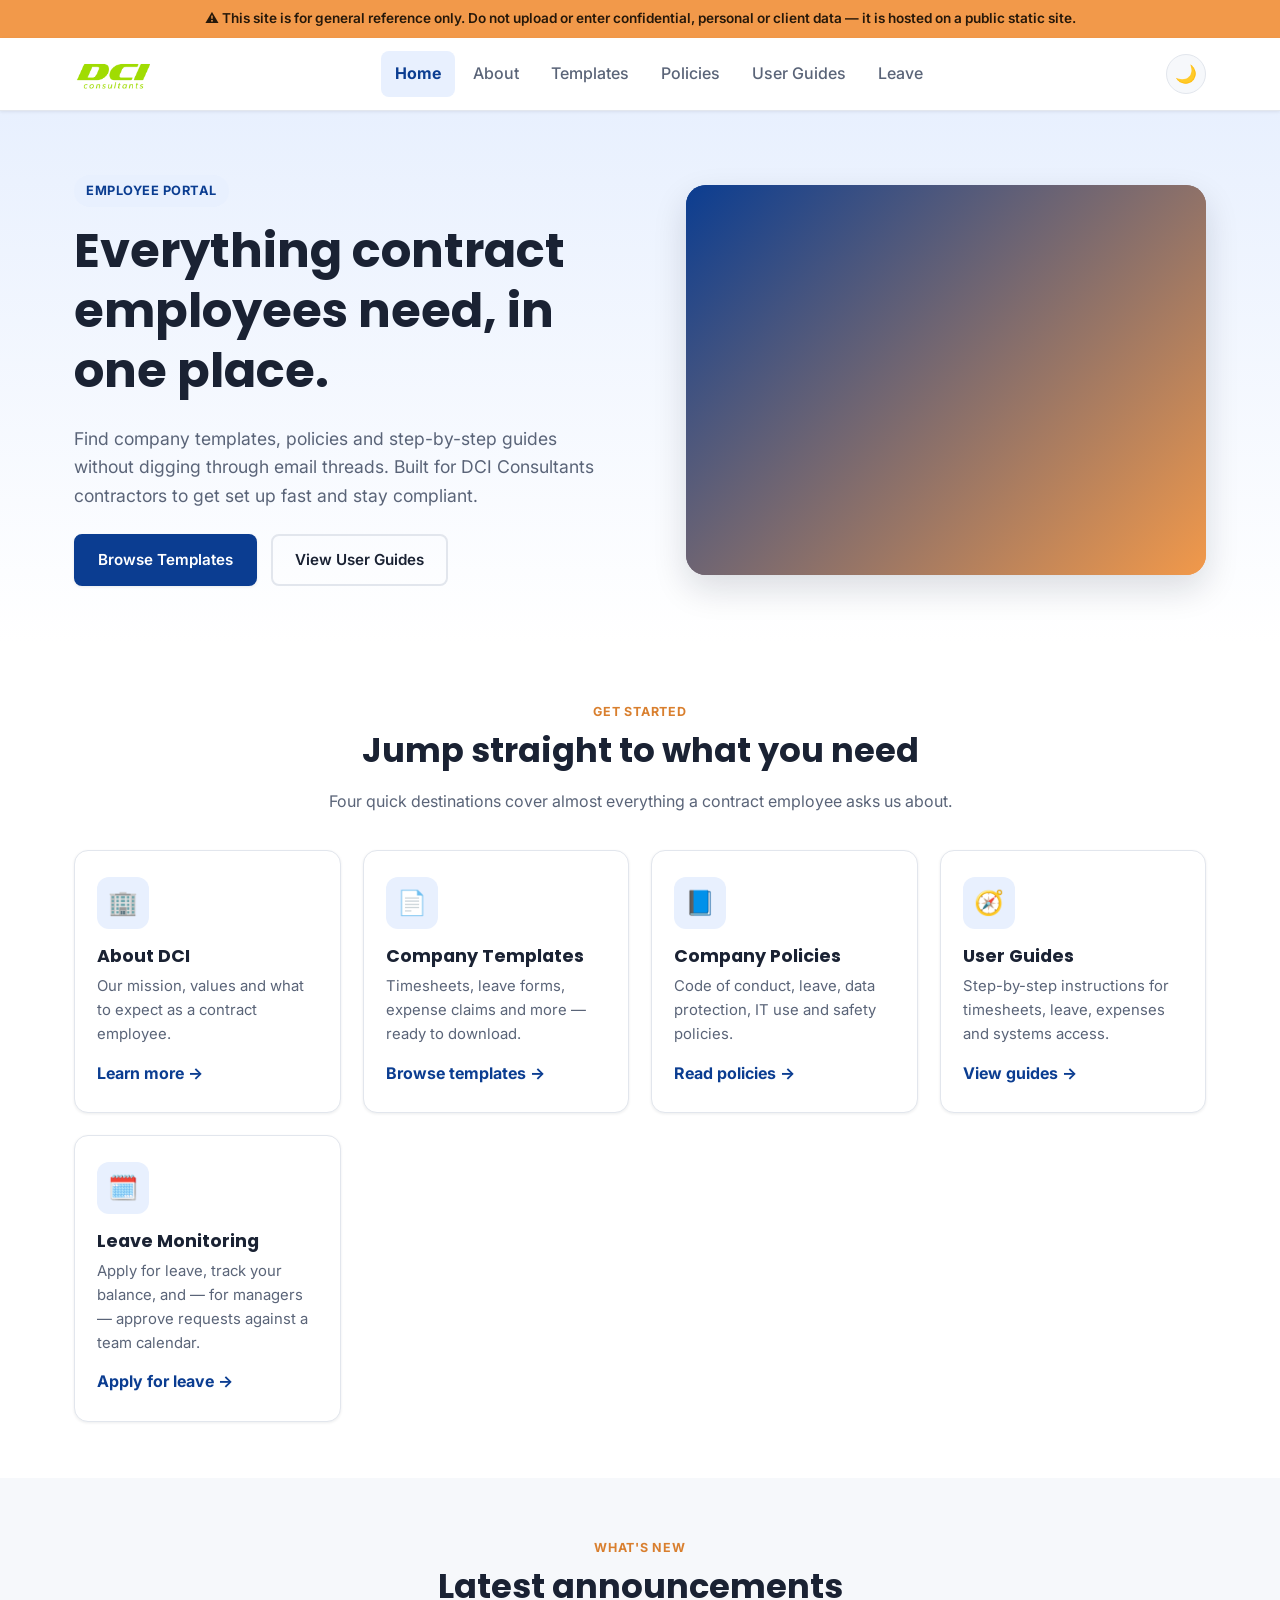
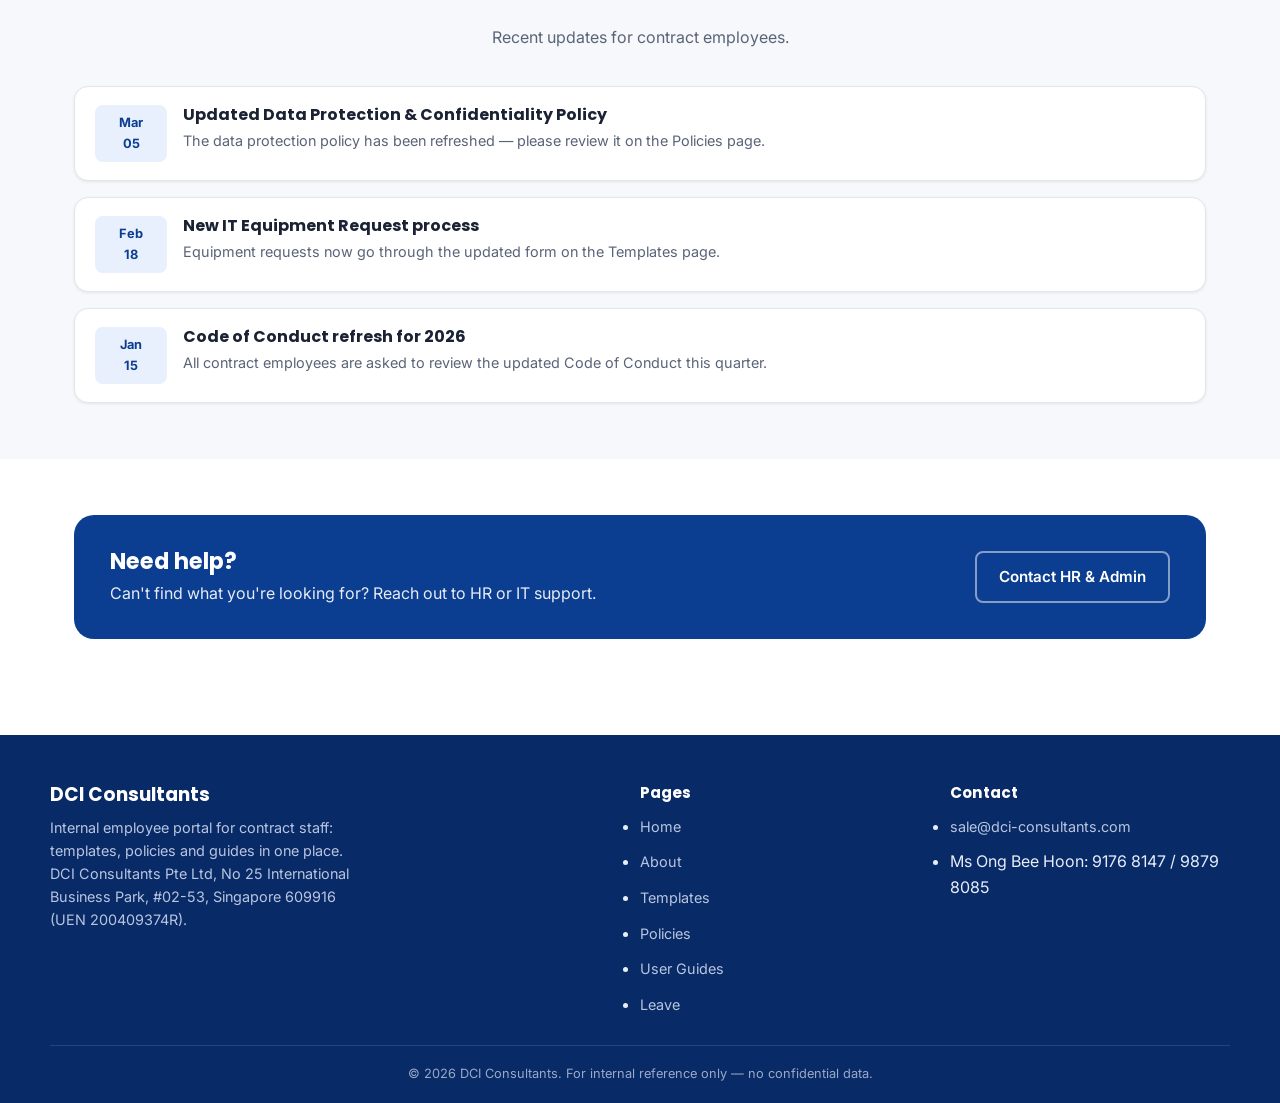
==== commit 62ab6206: "Remove all [PLACEHOLDER] markers site-wide Replaces every remaining [PLACEHOLDER] across the site: -" ====
--- a/index.html
+++ b/index.html
@@ -111,7 +111,7 @@
     <div class="section-head fade-up">
       <span class="eyebrow">What's new</span>
       <h2>Latest announcements</h2>
-      <p>[PLACEHOLDER] Replace these with real company announcements.</p>
+      <p>Recent updates for contract employees.</p>
     </div>
     <div class="announce-list">
       <!-- Staff: copy one .announce-item block below to add a new announcement -->
@@ -119,21 +119,21 @@
         <div class="announce-date">Mar<br>05</div>
         <div>
           <h3>Updated Data Protection &amp; Confidentiality Policy</h3>
-          <p>[PLACEHOLDER] The data protection policy has been refreshed — please review it on the Policies page.</p>
+          <p>The data protection policy has been refreshed — please review it on the Policies page.</p>
         </div>
       </div>
       <div class="announce-item fade-up">
         <div class="announce-date">Feb<br>18</div>
         <div>
           <h3>New IT Equipment Request process</h3>
-          <p>[PLACEHOLDER] Equipment requests now go through the updated form on the Templates page.</p>
+          <p>Equipment requests now go through the updated form on the Templates page.</p>
         </div>
       </div>
       <div class="announce-item fade-up">
         <div class="announce-date">Jan<br>15</div>
         <div>
           <h3>Code of Conduct refresh for 2026</h3>
-          <p>[PLACEHOLDER] All contract employees are asked to review the updated Code of Conduct this quarter.</p>
+          <p>All contract employees are asked to review the updated Code of Conduct this quarter.</p>
         </div>
       </div>
     </div>
@@ -158,7 +158,7 @@
   <div class="container footer-grid">
     <div class="footer-brand">
       <h3>DCI Consultants</h3>
-      <p>Internal employee portal for contract staff: templates, policies and guides in one place. [PLACEHOLDER] company address / legal entity name.</p>
+      <p>Internal employee portal for contract staff: templates, policies and guides in one place.<br>DCI Consultants Pte Ltd, No 25 International Business Park, #02-53, Singapore 609916 (UEN 200409374R).</p>
     </div>
     <div class="footer-col">
       <h4>Pages</h4>
@@ -174,8 +174,8 @@
     <div class="footer-col">
       <h4>Contact</h4>
       <ul>
-        <li><a href="mailto:hr@placeholder-dci.com">hr@[PLACEHOLDER].com</a></li>
-        <li><a href="mailto:itsupport@placeholder-dci.com">itsupport@[PLACEHOLDER].com</a></li>
+        <li><a href="mailto:sale@dci-consultants.com">sale@dci-consultants.com</a></li>
+        <li>Ms Ong Bee Hoon: 9176 8147 / 9879 8085</li>
       </ul>
     </div>
   </div>
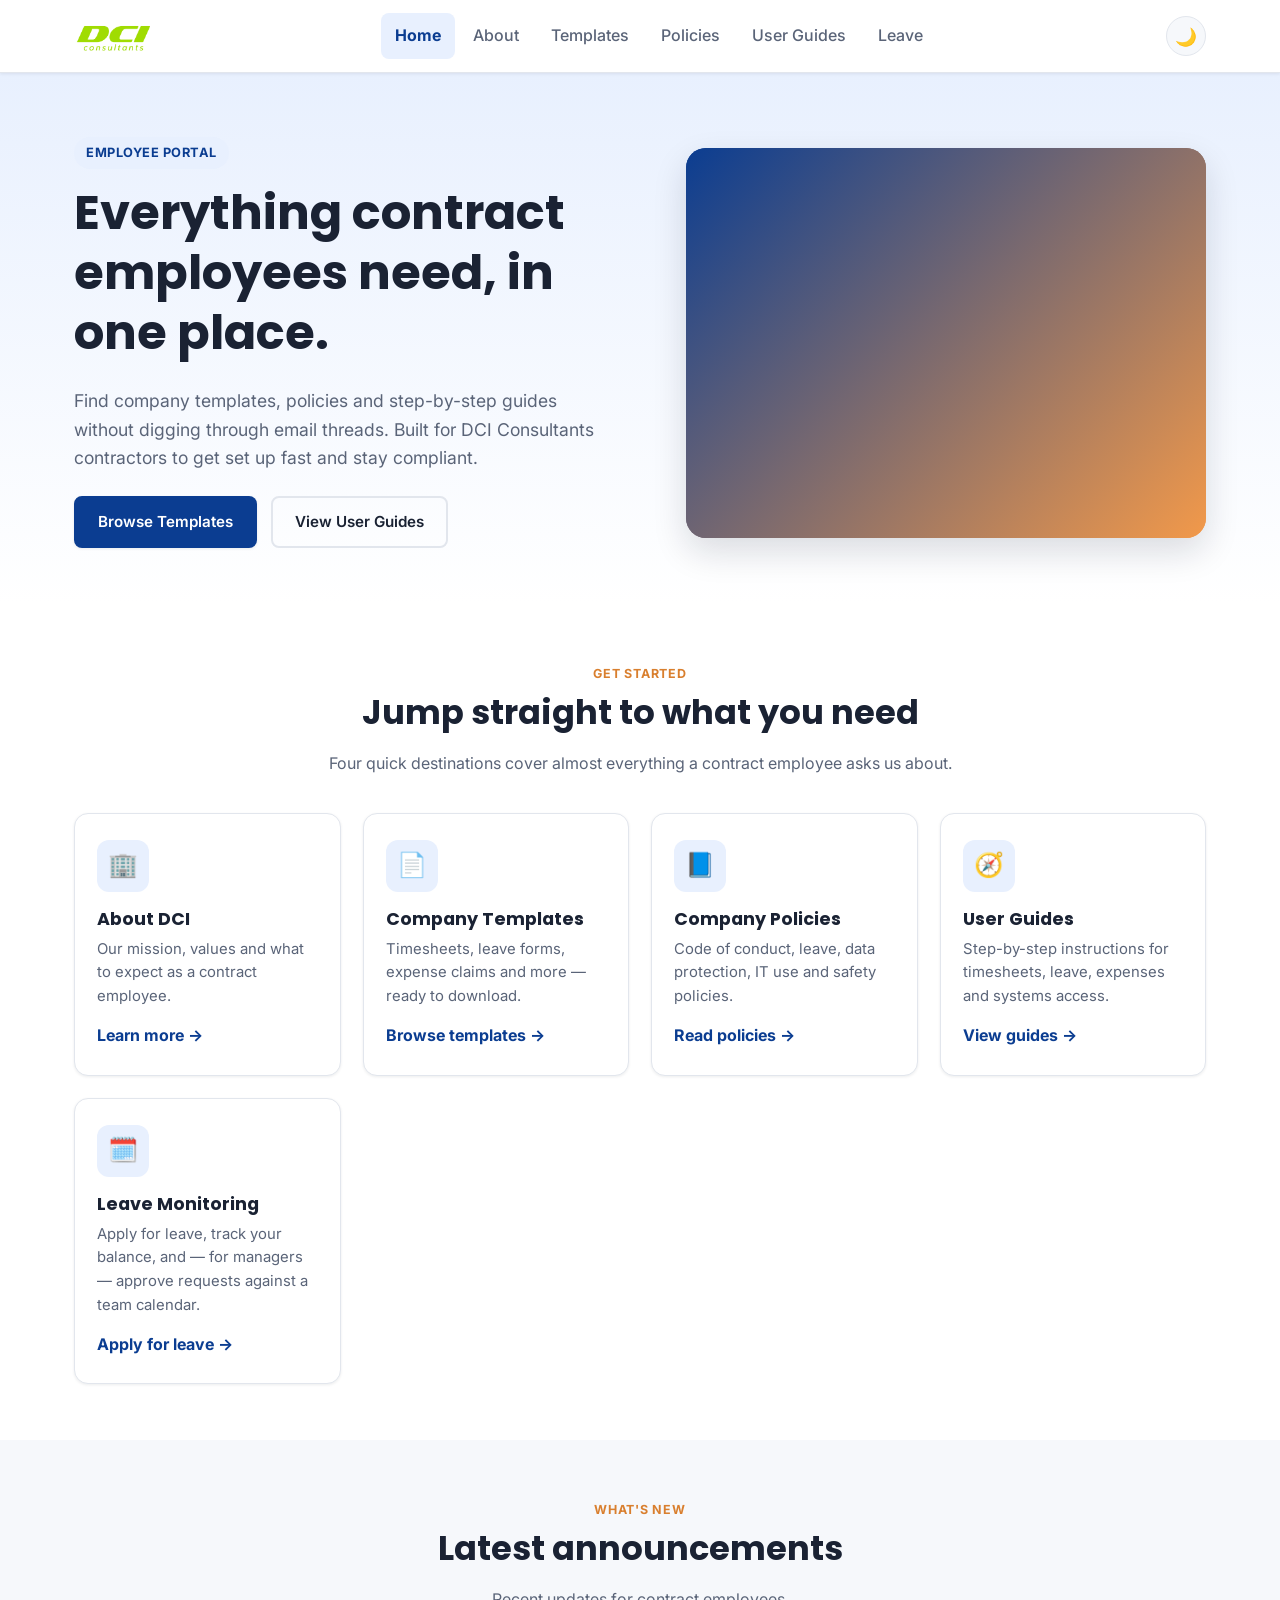
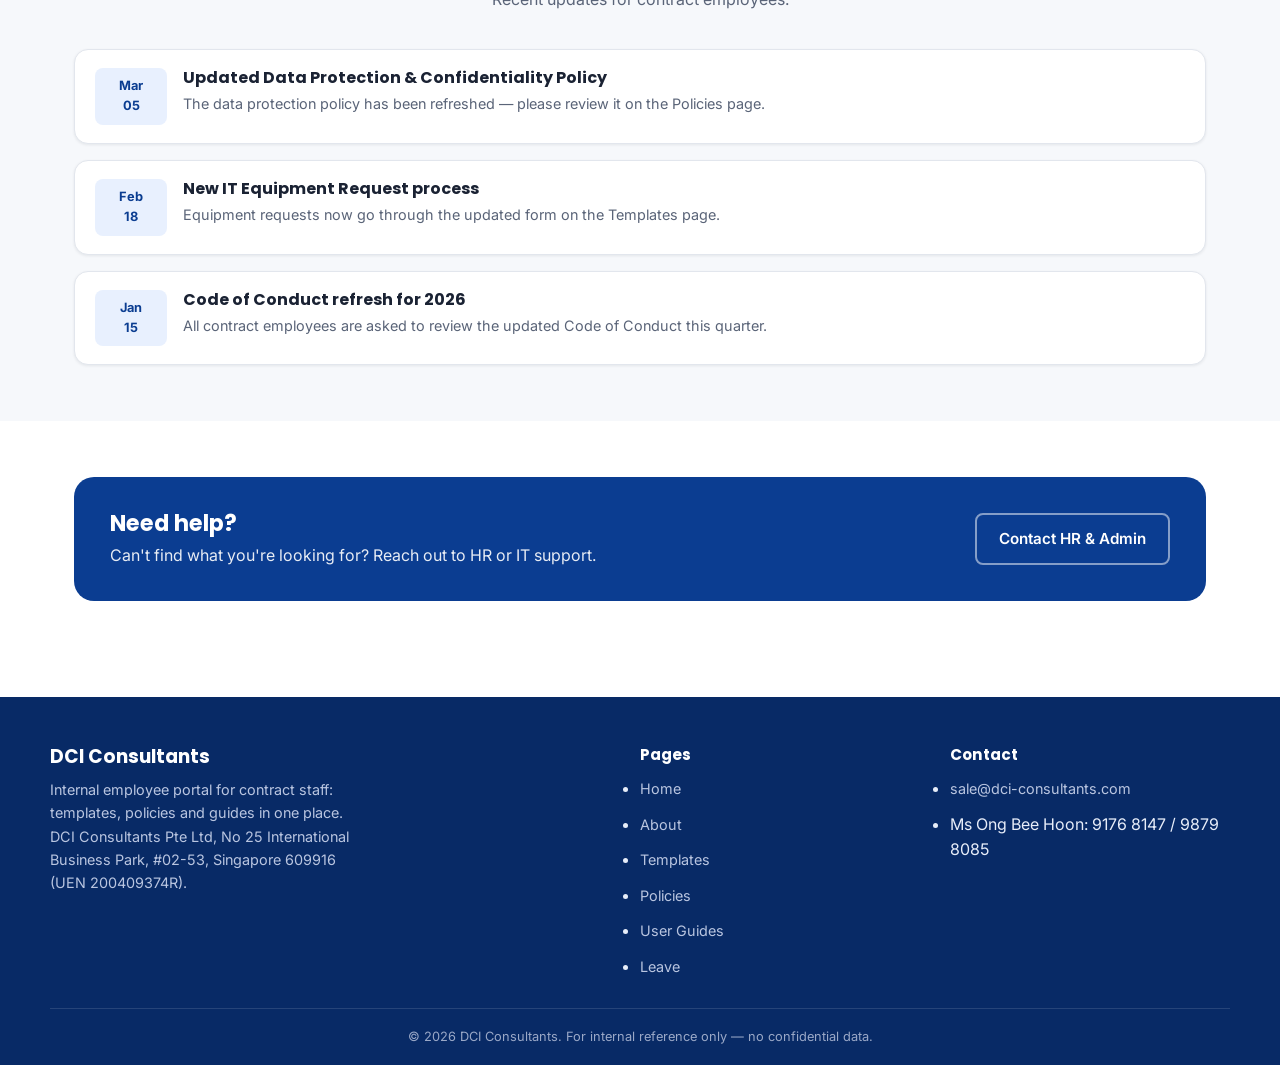
==== commit 2793cc46: "Remove the confidentiality banner from all pages Per request. Note: this only removes the on-page wa" ====
--- a/index.html
+++ b/index.html
@@ -12,10 +12,6 @@
 </head>
 <body>
 
-<!-- Confidentiality notice: do not add real confidential/personal data to this public site -->
-<div class="confidentiality-banner">
-  ⚠ This site is for general reference only. Do not upload or enter confidential, personal or client data — it is hosted on a public static site.
-</div>
 
 <!-- ===== Shared header / navigation (repeat identically on every page) ===== -->
 <header class="site-header">
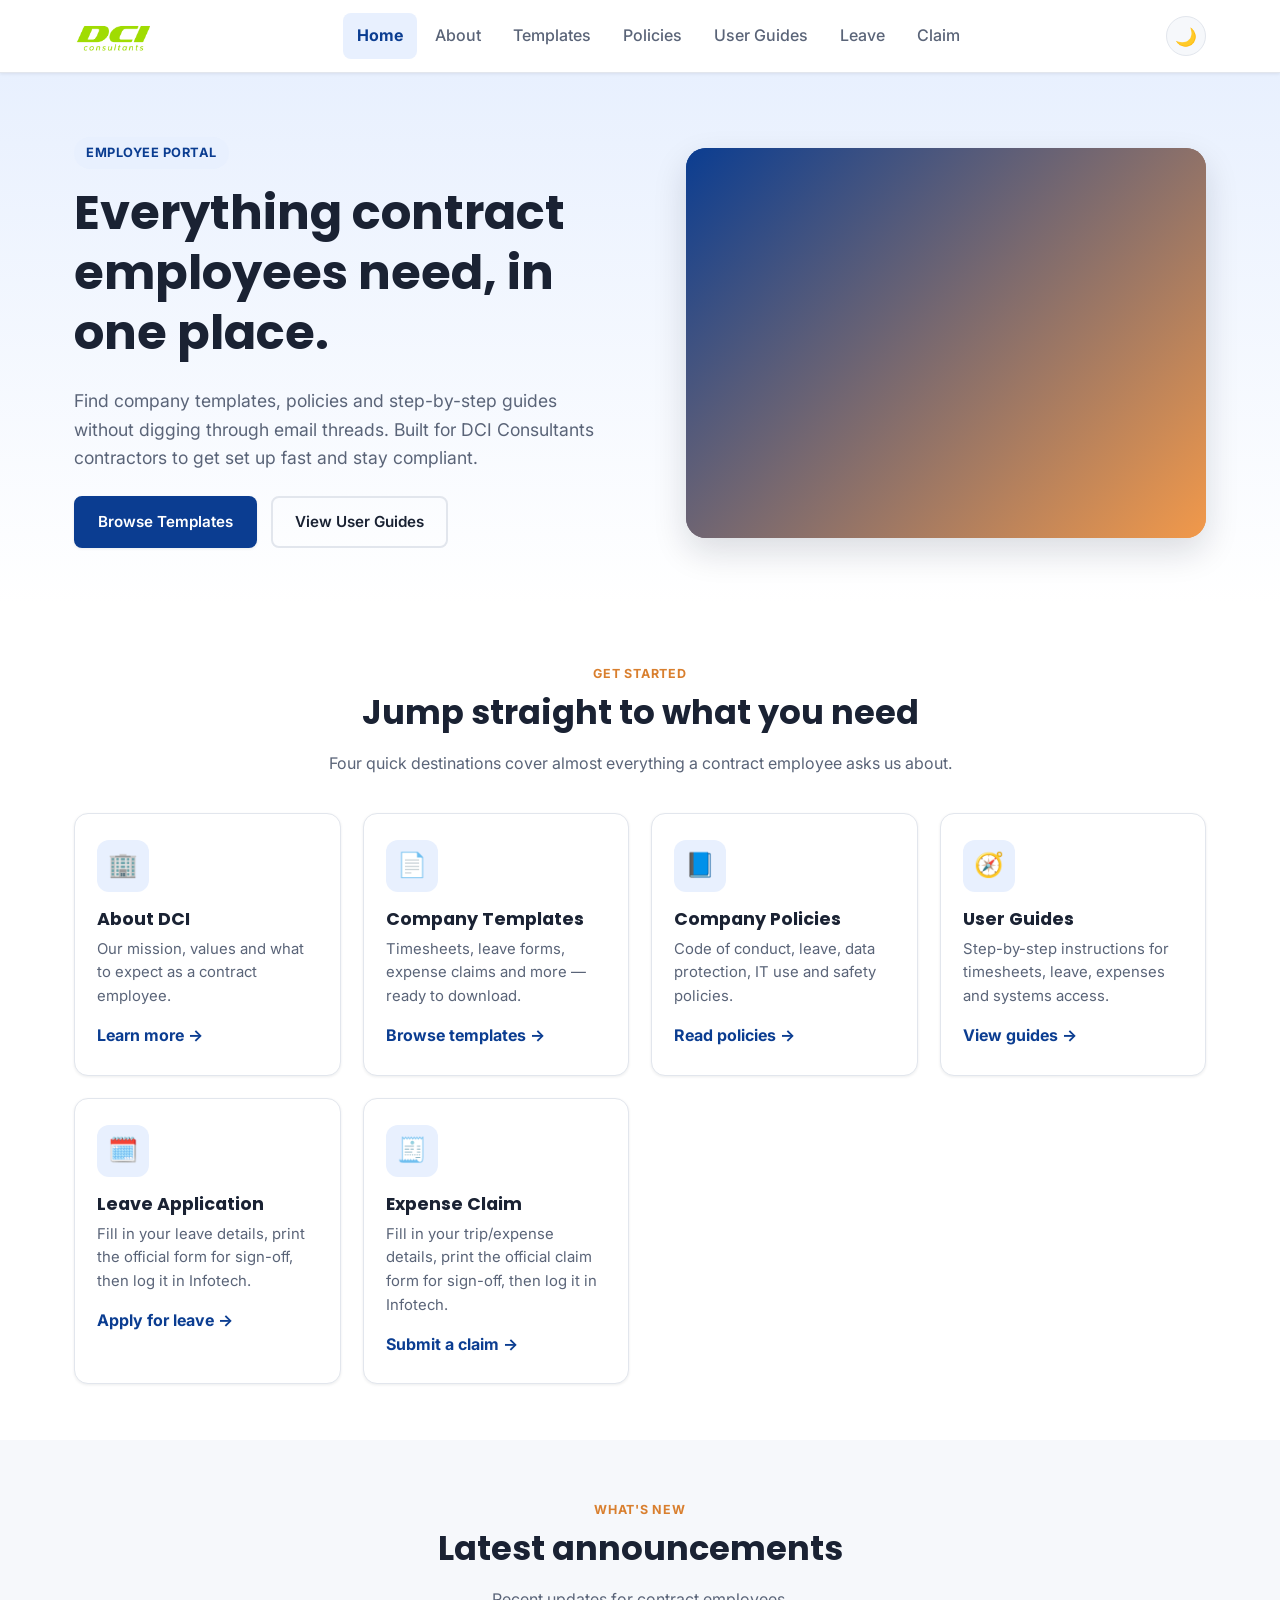
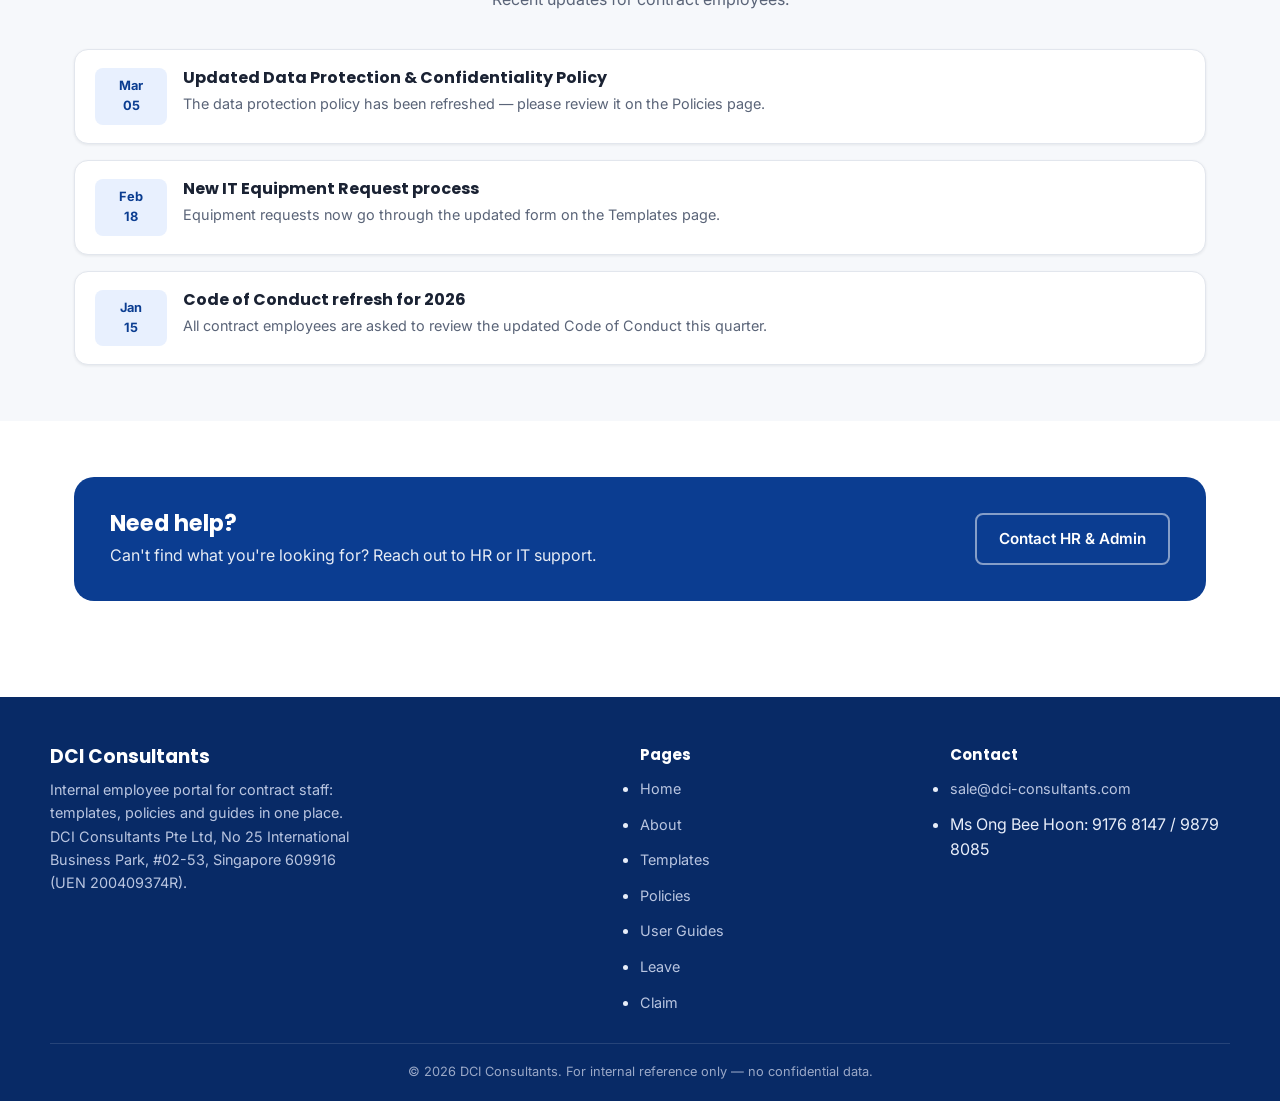
==== commit e5eec932: "Add Expense Claim module, mirroring the Leave Application flow New claim.html, built the same way as" ====
--- a/index.html
+++ b/index.html
@@ -26,6 +26,7 @@
       <a href="policies.html">Policies</a>
       <a href="guides.html">User Guides</a>
       <a href="leave.html">Leave</a>
+      <a href="claim.html">Claim</a>
     </nav>
     <div class="nav-actions">
       <button class="theme-toggle" type="button" aria-label="Toggle dark mode">🌙</button>
@@ -93,9 +94,15 @@
       </article>
       <article class="card fade-up">
         <div class="card-icon" aria-hidden="true">🗓️</div>
-        <h3>Leave Monitoring</h3>
-        <p>Apply for leave, track your balance, and — for managers — approve requests against a team calendar.</p>
+        <h3>Leave Application</h3>
+        <p>Fill in your leave details, print the official form for sign-off, then log it in Infotech.</p>
         <a class="card-link" href="leave.html">Apply for leave →</a>
+      </article>
+      <article class="card fade-up">
+        <div class="card-icon" aria-hidden="true">🧾</div>
+        <h3>Expense Claim</h3>
+        <p>Fill in your trip/expense details, print the official claim form for sign-off, then log it in Infotech.</p>
+        <a class="card-link" href="claim.html">Submit a claim →</a>
       </article>
     </div>
   </div>
@@ -165,6 +172,7 @@
         <li><a href="policies.html">Policies</a></li>
         <li><a href="guides.html">User Guides</a></li>
         <li><a href="leave.html">Leave</a></li>
+        <li><a href="claim.html">Claim</a></li>
       </ul>
     </div>
     <div class="footer-col">
--- a/css/styles.css
+++ b/css/styles.css
@@ -827,8 +827,8 @@
 
 @media print {
   body * { visibility: hidden; }
-  #leaveFormPrint, #leaveFormPrint * { visibility: visible; }
-  #leaveFormPrint {
+  #leaveFormPrint, #leaveFormPrint *, #claimFormPrint, #claimFormPrint * { visibility: visible; }
+  #leaveFormPrint, #claimFormPrint {
     position: absolute;
     top: 0;
     left: 0;
